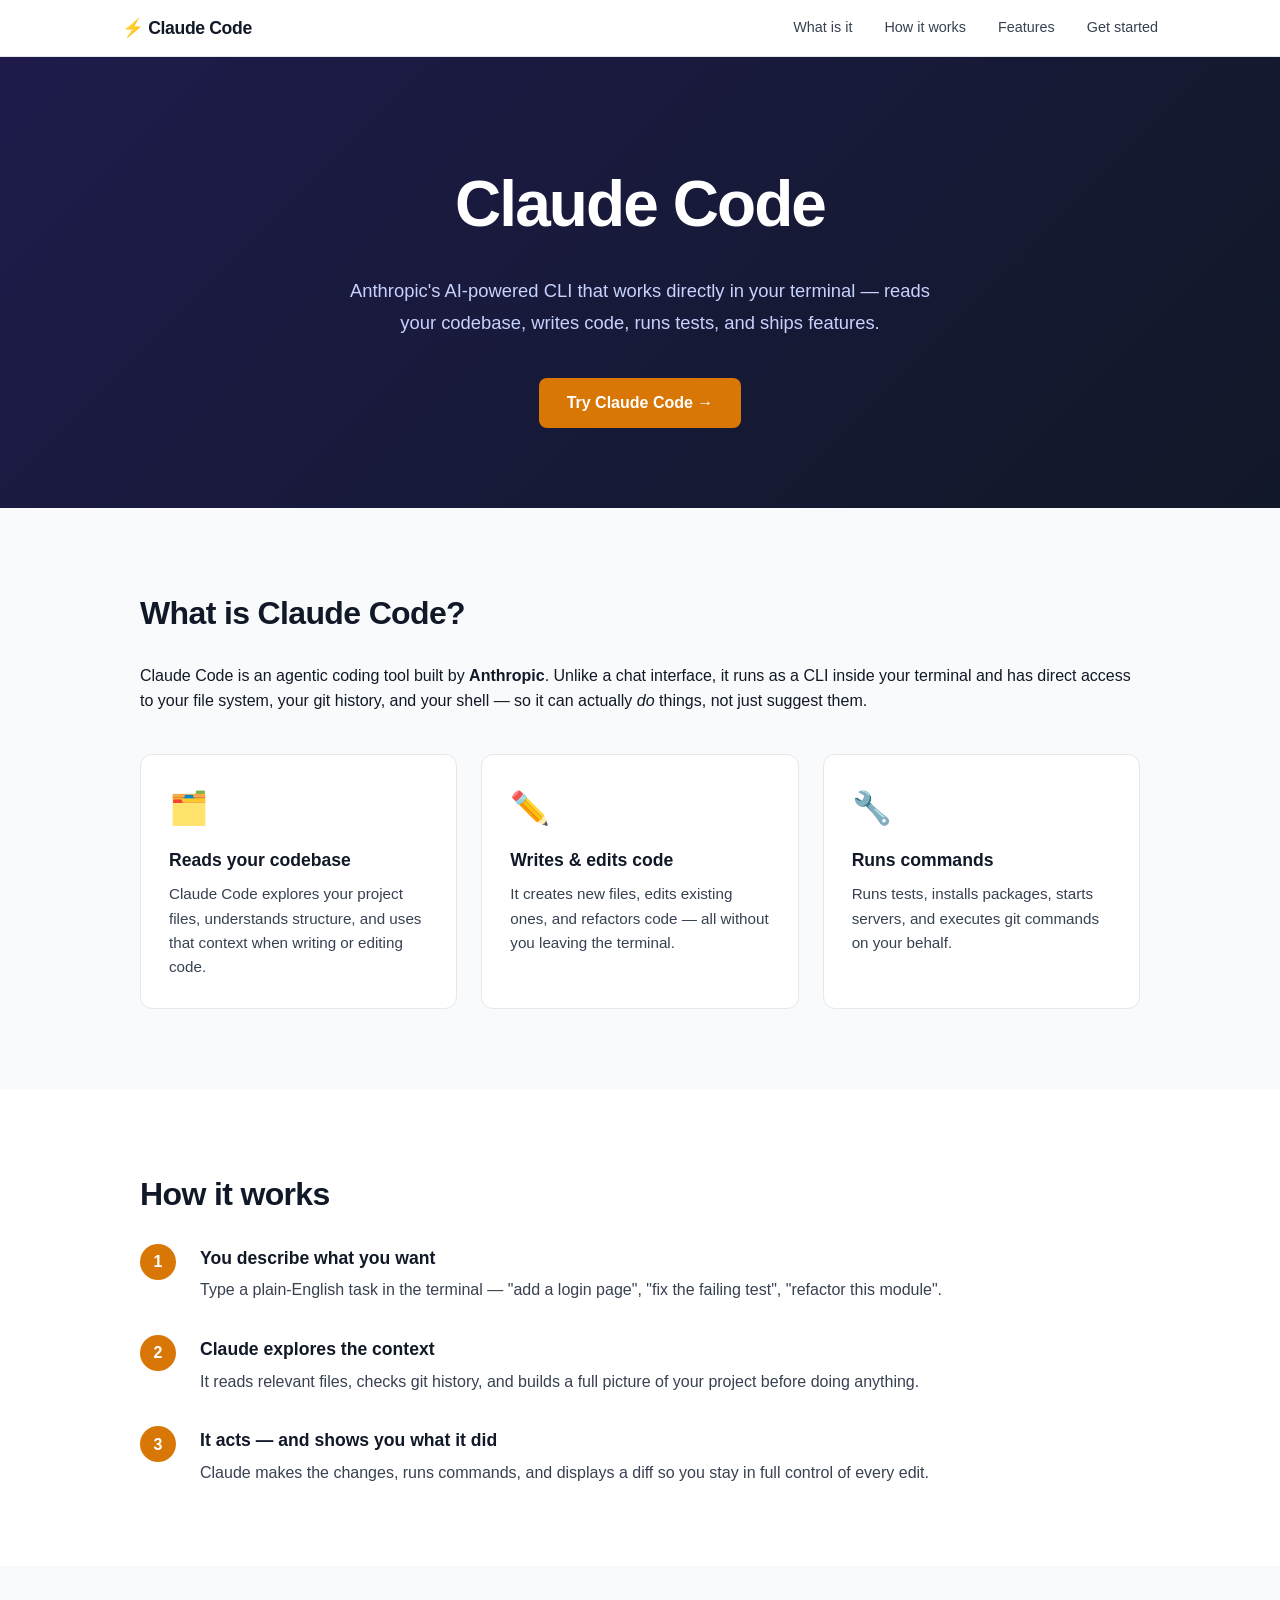
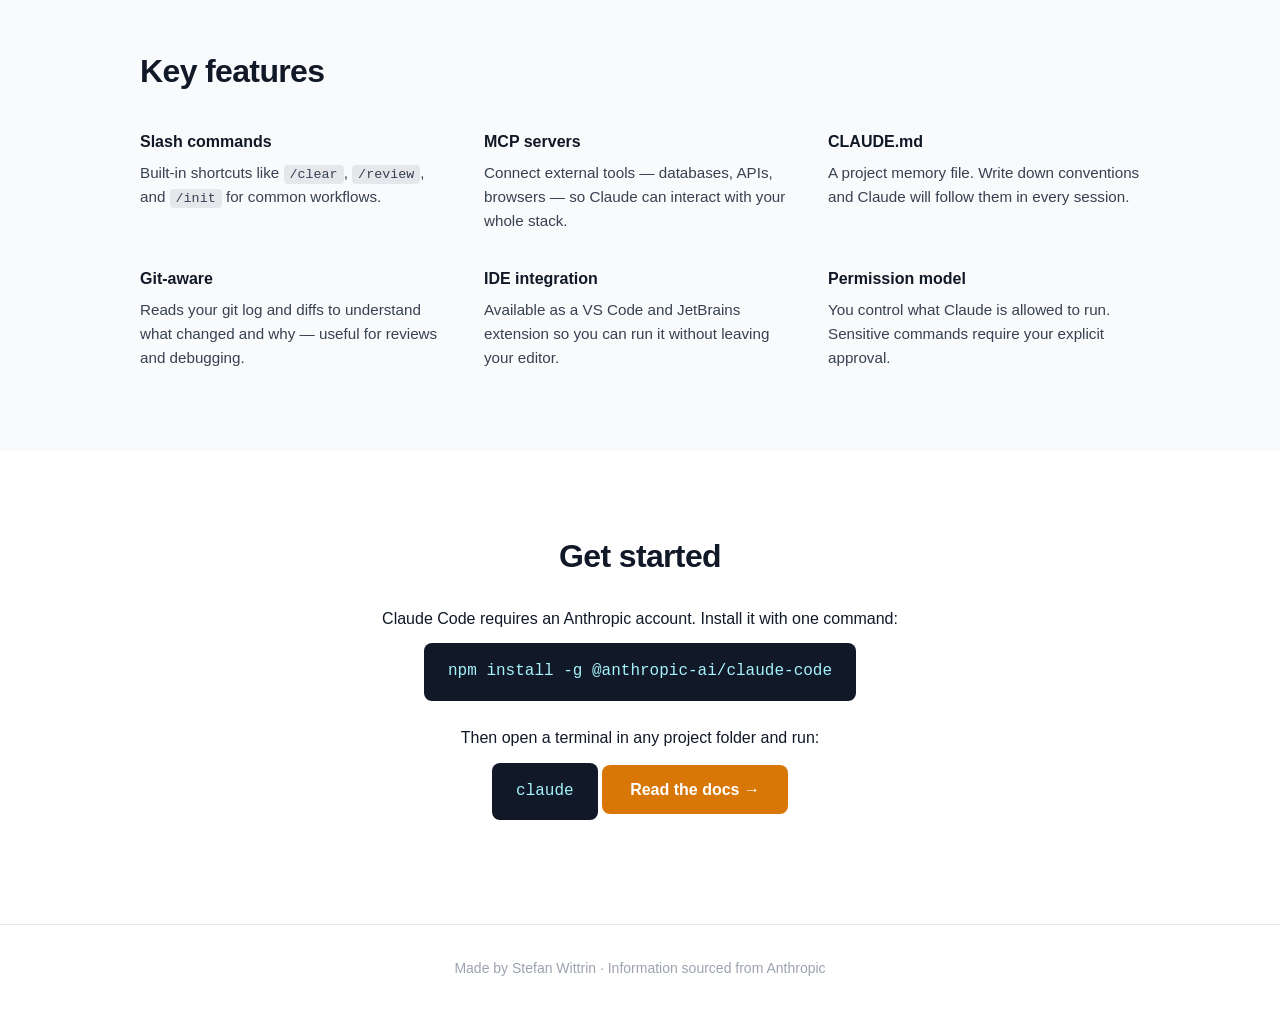
==== index.html @ 51f45871 "Initial commit: Claude Code guide website" ====
<!DOCTYPE html>
<html lang="en">
<head>
  <meta charset="UTF-8" />
  <meta name="viewport" content="width=device-width, initial-scale=1.0" />
  <title>Claude Code – How It Works</title>
  <link rel="stylesheet" href="style.css" />
</head>
<body>

  <header>
    <div class="header-inner">
      <span class="logo">⚡ Claude Code</span>
      <nav>
        <a href="#what">What is it</a>
        <a href="#how">How it works</a>
        <a href="#features">Features</a>
        <a href="#start">Get started</a>
      </nav>
    </div>
  </header>

  <section class="hero">
    <h1>Claude Code</h1>
    <p class="subtitle">Anthropic's AI-powered CLI that works directly in your terminal — reads your codebase, writes code, runs tests, and ships features.</p>
    <a href="https://claude.ai/code" class="btn" target="_blank">Try Claude Code →</a>
  </section>

  <section id="what" class="section alt">
    <div class="container">
      <h2>What is Claude Code?</h2>
      <p>Claude Code is an agentic coding tool built by <strong>Anthropic</strong>. Unlike a chat interface, it runs as a CLI inside your terminal and has direct access to your file system, your git history, and your shell — so it can actually <em>do</em> things, not just suggest them.</p>
      <div class="cards">
        <div class="card">
          <div class="card-icon">🗂️</div>
          <h3>Reads your codebase</h3>
          <p>Claude Code explores your project files, understands structure, and uses that context when writing or editing code.</p>
        </div>
        <div class="card">
          <div class="card-icon">✏️</div>
          <h3>Writes & edits code</h3>
          <p>It creates new files, edits existing ones, and refactors code — all without you leaving the terminal.</p>
        </div>
        <div class="card">
          <div class="card-icon">🔧</div>
          <h3>Runs commands</h3>
          <p>Runs tests, installs packages, starts servers, and executes git commands on your behalf.</p>
        </div>
      </div>
    </div>
  </section>

  <section id="how" class="section">
    <div class="container">
      <h2>How it works</h2>
      <ol class="steps">
        <li>
          <span class="step-num">1</span>
          <div>
            <h3>You describe what you want</h3>
            <p>Type a plain-English task in the terminal — "add a login page", "fix the failing test", "refactor this module".</p>
          </div>
        </li>
        <li>
          <span class="step-num">2</span>
          <div>
            <h3>Claude explores the context</h3>
            <p>It reads relevant files, checks git history, and builds a full picture of your project before doing anything.</p>
          </div>
        </li>
        <li>
          <span class="step-num">3</span>
          <div>
            <h3>It acts — and shows you what it did</h3>
            <p>Claude makes the changes, runs commands, and displays a diff so you stay in full control of every edit.</p>
          </div>
        </li>
      </ol>
    </div>
  </section>

  <section id="features" class="section alt">
    <div class="container">
      <h2>Key features</h2>
      <div class="features-grid">
        <div class="feature">
          <h3>Slash commands</h3>
          <p>Built-in shortcuts like <code>/clear</code>, <code>/review</code>, and <code>/init</code> for common workflows.</p>
        </div>
        <div class="feature">
          <h3>MCP servers</h3>
          <p>Connect external tools — databases, APIs, browsers — so Claude can interact with your whole stack.</p>
        </div>
        <div class="feature">
          <h3>CLAUDE.md</h3>
          <p>A project memory file. Write down conventions and Claude will follow them in every session.</p>
        </div>
        <div class="feature">
          <h3>Git-aware</h3>
          <p>Reads your git log and diffs to understand what changed and why — useful for reviews and debugging.</p>
        </div>
        <div class="feature">
          <h3>IDE integration</h3>
          <p>Available as a VS Code and JetBrains extension so you can run it without leaving your editor.</p>
        </div>
        <div class="feature">
          <h3>Permission model</h3>
          <p>You control what Claude is allowed to run. Sensitive commands require your explicit approval.</p>
        </div>
      </div>
    </div>
  </section>

  <section id="start" class="section">
    <div class="container center">
      <h2>Get started</h2>
      <p>Claude Code requires an Anthropic account. Install it with one command:</p>
      <div class="code-block">npm install -g @anthropic-ai/claude-code</div>
      <p>Then open a terminal in any project folder and run:</p>
      <div class="code-block">claude</div>
      <a href="https://docs.anthropic.com/en/docs/claude-code" class="btn" target="_blank">Read the docs →</a>
    </div>
  </section>

  <footer>
    <p>Made by <a href="https://github.com/stefanwittrin" target="_blank">Stefan Wittrin</a> · Information sourced from <a href="https://anthropic.com" target="_blank">Anthropic</a></p>
  </footer>

</body>
</html>
---- style.css ----
* {
  box-sizing: border-box;
  margin: 0;
  padding: 0;
}

:root {
  --accent: #d97706;
  --dark: #111827;
  --mid: #374151;
  --light: #f9fafb;
  --border: #e5e7eb;
}

body {
  font-family: -apple-system, BlinkMacSystemFont, "Segoe UI", Roboto, sans-serif;
  color: var(--dark);
  line-height: 1.6;
}

a {
  color: var(--accent);
  text-decoration: none;
}

a:hover {
  text-decoration: underline;
}

/* Header */
header {
  position: sticky;
  top: 0;
  background: #fff;
  border-bottom: 1px solid var(--border);
  z-index: 100;
}

.header-inner {
  max-width: 1100px;
  margin: 0 auto;
  padding: 0 2rem;
  height: 56px;
  display: flex;
  align-items: center;
  justify-content: space-between;
}

.logo {
  font-weight: 700;
  font-size: 1.1rem;
  letter-spacing: -0.02em;
}

nav {
  display: flex;
  gap: 2rem;
}

nav a {
  color: var(--mid);
  font-size: 0.9rem;
  font-weight: 500;
}

nav a:hover {
  color: var(--dark);
  text-decoration: none;
}

/* Hero */
.hero {
  background: linear-gradient(135deg, #1e1b4b 0%, #111827 100%);
  color: #fff;
  text-align: center;
  padding: 6rem 2rem 5rem;
}

.hero h1 {
  font-size: clamp(2.5rem, 6vw, 4rem);
  font-weight: 800;
  letter-spacing: -0.03em;
  margin-bottom: 1.25rem;
}

.hero .subtitle {
  max-width: 600px;
  margin: 0 auto 2.5rem;
  font-size: 1.15rem;
  color: #c7d2fe;
  line-height: 1.7;
}

.btn {
  display: inline-block;
  background: var(--accent);
  color: #fff;
  padding: 0.75rem 1.75rem;
  border-radius: 8px;
  font-weight: 600;
  font-size: 1rem;
  transition: opacity 0.15s;
}

.btn:hover {
  opacity: 0.88;
  text-decoration: none;
}

/* Sections */
.section {
  padding: 5rem 2rem;
}

.section.alt {
  background: var(--light);
}

.container {
  max-width: 1000px;
  margin: 0 auto;
}

.container.center {
  text-align: center;
}

h2 {
  font-size: 2rem;
  font-weight: 700;
  margin-bottom: 1.5rem;
  letter-spacing: -0.02em;
}

/* Cards */
.cards {
  display: grid;
  grid-template-columns: repeat(auto-fit, minmax(260px, 1fr));
  gap: 1.5rem;
  margin-top: 2.5rem;
}

.card {
  background: #fff;
  border: 1px solid var(--border);
  border-radius: 12px;
  padding: 1.75rem;
}

.card-icon {
  font-size: 2rem;
  margin-bottom: 0.75rem;
}

.card h3 {
  font-size: 1.1rem;
  margin-bottom: 0.5rem;
}

.card p {
  color: var(--mid);
  font-size: 0.95rem;
}

/* Steps */
.steps {
  list-style: none;
  display: flex;
  flex-direction: column;
  gap: 2rem;
  margin-top: 1rem;
}

.steps li {
  display: flex;
  gap: 1.5rem;
  align-items: flex-start;
}

.step-num {
  flex-shrink: 0;
  width: 2.25rem;
  height: 2.25rem;
  background: var(--accent);
  color: #fff;
  border-radius: 50%;
  display: flex;
  align-items: center;
  justify-content: center;
  font-weight: 700;
  font-size: 1rem;
}

.steps h3 {
  font-size: 1.1rem;
  margin-bottom: 0.35rem;
}

.steps p {
  color: var(--mid);
}

/* Features grid */
.features-grid {
  display: grid;
  grid-template-columns: repeat(auto-fit, minmax(280px, 1fr));
  gap: 2rem;
  margin-top: 2rem;
}

.feature h3 {
  font-size: 1rem;
  font-weight: 600;
  margin-bottom: 0.4rem;
}

.feature p {
  color: var(--mid);
  font-size: 0.95rem;
}

code {
  background: #e5e7eb;
  padding: 0.15em 0.45em;
  border-radius: 4px;
  font-family: "SF Mono", "Fira Code", monospace;
  font-size: 0.88em;
}

/* Code block */
.code-block {
  background: var(--dark);
  color: #a5f3fc;
  font-family: "SF Mono", "Fira Code", monospace;
  font-size: 1rem;
  padding: 1rem 1.5rem;
  border-radius: 8px;
  display: inline-block;
  margin: 0.75rem 0 1.5rem;
}

/* Footer */
footer {
  text-align: center;
  padding: 2rem;
  color: #9ca3af;
  font-size: 0.875rem;
  border-top: 1px solid var(--border);
}

footer a {
  color: #9ca3af;
}

footer a:hover {
  color: var(--dark);
}

@media (max-width: 600px) {
  nav { gap: 1rem; font-size: 0.8rem; }
  .hero { padding: 4rem 1.5rem; }
  .section { padding: 3.5rem 1.5rem; }
}
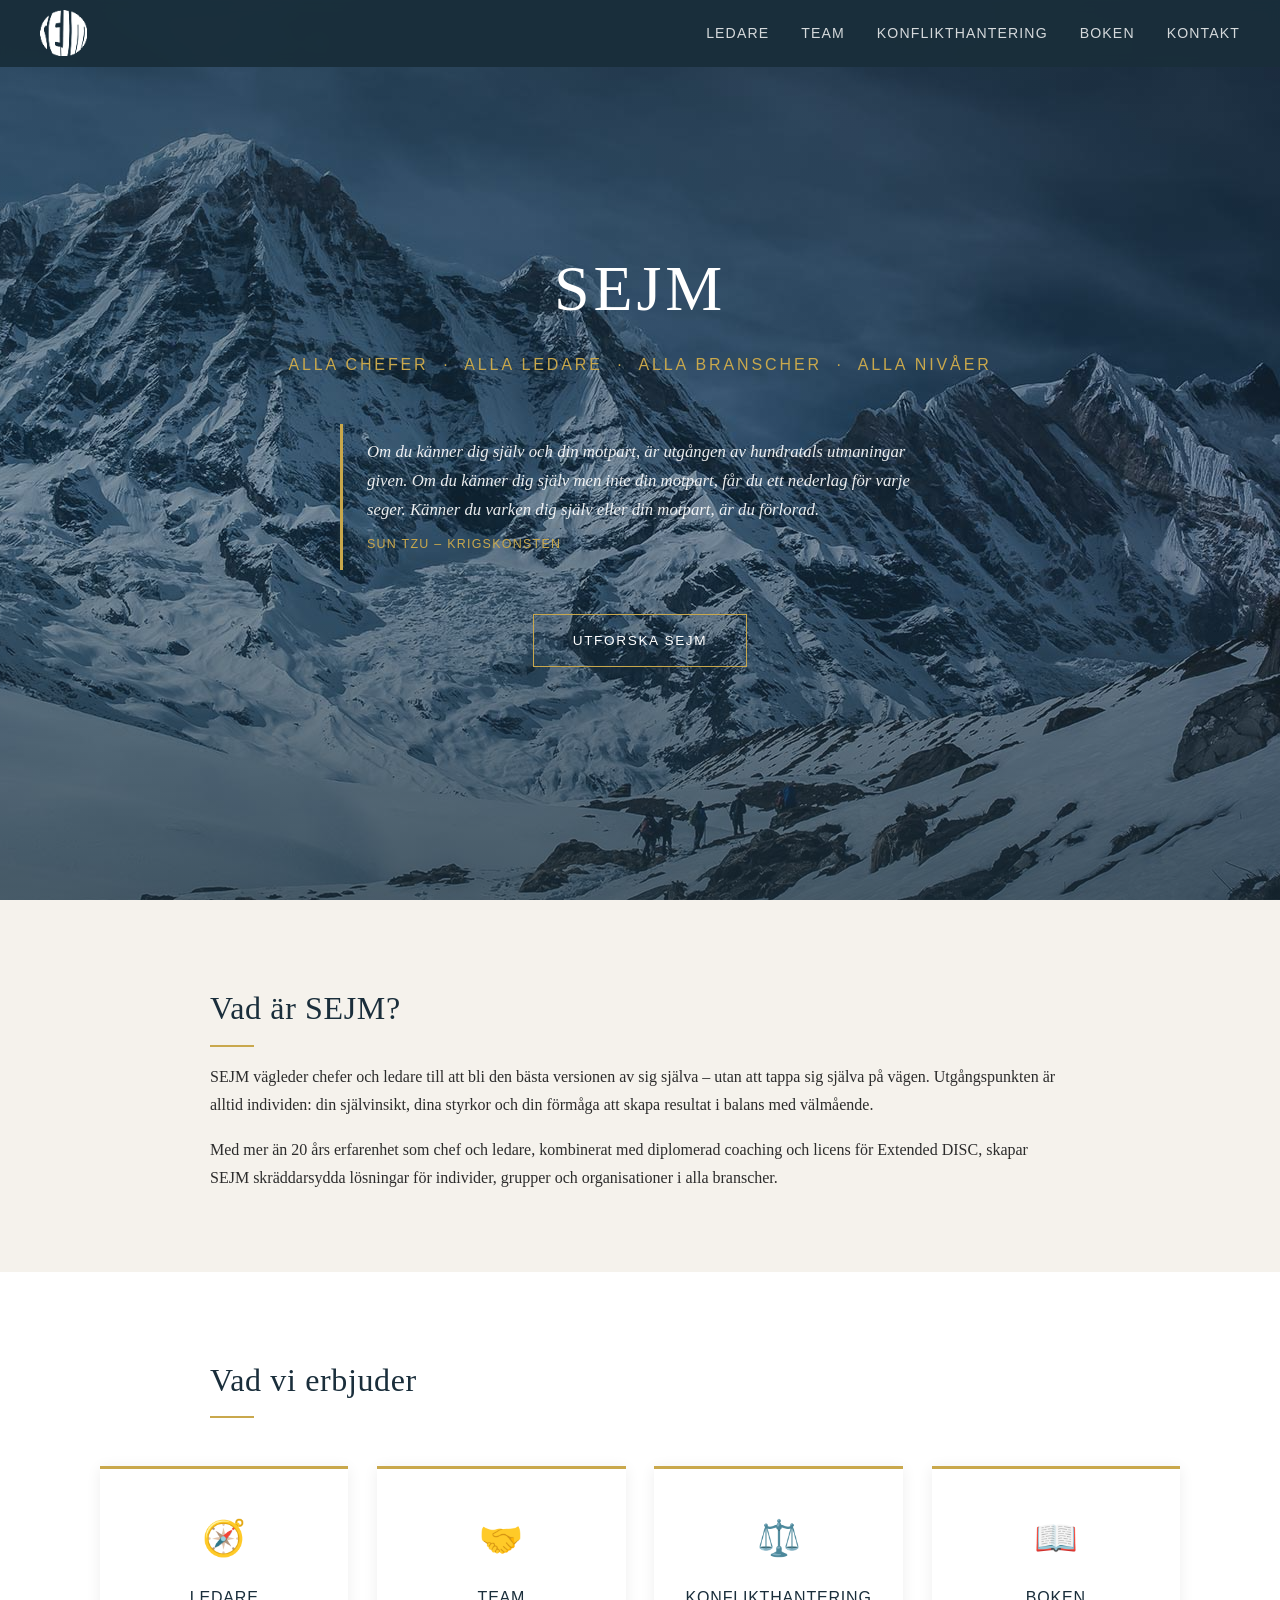
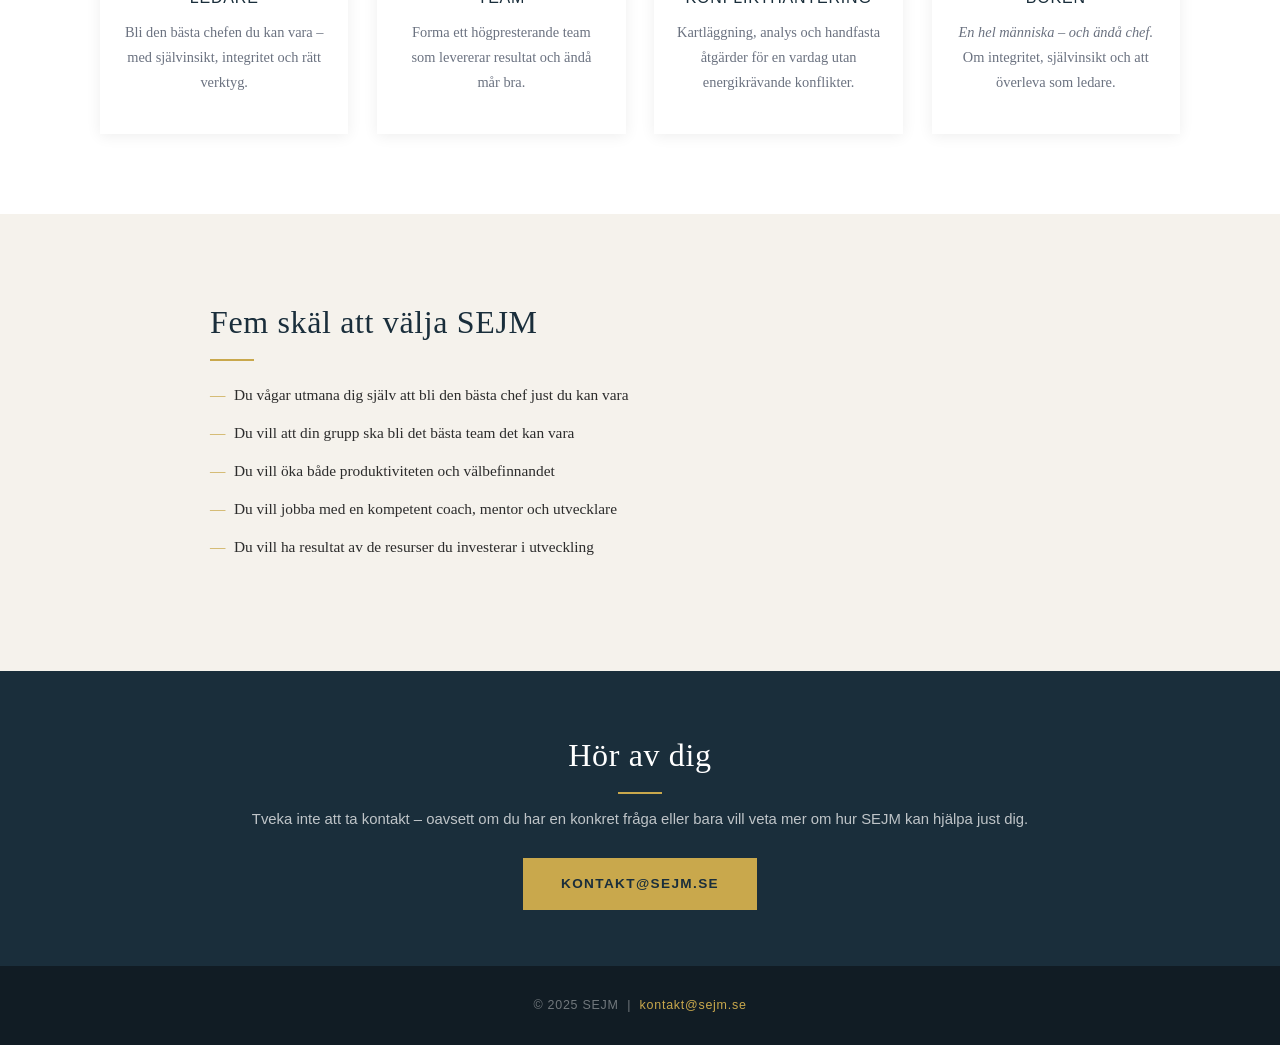
==== commit 6cce5eed: "Bygg SEJM-hemsida med fem sidor och bildmaterial Startsida med bergsbakgrund och Sun Tzu-citat, unde" ====
--- a/index.html
+++ b/index.html
@@ -1,130 +1,126 @@
 <!DOCTYPE html>
-<html lang="en">
+<html lang="sv">
 <head>
   <meta charset="UTF-8" />
   <meta name="viewport" content="width=device-width, initial-scale=1.0" />
-  <title>Claude Code – How It Works</title>
+  <title>SEJM – Ledarutveckling &amp; Coaching</title>
   <link rel="stylesheet" href="style.css" />
 </head>
 <body>
 
-  <header>
-    <div class="header-inner">
-      <span class="logo">⚡ Claude Code</span>
-      <nav>
-        <a href="#what">What is it</a>
-        <a href="#how">How it works</a>
-        <a href="#features">Features</a>
-        <a href="#start">Get started</a>
-      </nav>
+  <nav>
+    <div class="nav-logo">
+      <a href="index.html"><img src="images/SEJMlogga-genomskinlig-LITEN.png" alt="SEJM" /></a>
     </div>
-  </header>
+    <button class="nav-toggle" id="navToggle" aria-label="Öppna meny">
+      <span></span><span></span><span></span>
+    </button>
+    <ul class="nav-links" id="navLinks">
+      <li><a href="ledare.html">Ledare</a></li>
+      <li><a href="team.html">Team</a></li>
+      <li><a href="konflikthantering.html">Konflikthantering</a></li>
+      <li><a href="boken.html">Boken</a></li>
+      <li><a href="mailto:kontakt@sejm.se">Kontakt</a></li>
+    </ul>
+  </nav>
 
+  <!-- Hero -->
   <section class="hero">
-    <h1>Claude Code</h1>
-    <p class="subtitle">Anthropic's AI-powered CLI that works directly in your terminal — reads your codebase, writes code, runs tests, and ships features.</p>
-    <a href="https://claude.ai/code" class="btn" target="_blank">Try Claude Code →</a>
+    <div class="hero-content">
+      <h1>SEJM</h1>
+      <p class="hero-tagline">Alla chefer &nbsp;·&nbsp; Alla ledare &nbsp;·&nbsp; Alla branscher &nbsp;·&nbsp; Alla nivåer</p>
+
+      <blockquote class="hero-quote">
+        Om du känner dig själv och din motpart, är utgången av hundratals
+        utmaningar given. Om du känner dig själv men inte din motpart, får du
+        ett nederlag för varje seger. Känner du varken dig själv eller din
+        motpart, är du förlorad.
+        <cite>Sun Tzu – Krigskonsten</cite>
+      </blockquote>
+
+      <a href="#erbjudande" class="hero-cta">Utforska SEJM</a>
+    </div>
   </section>
 
-  <section id="what" class="section alt">
+  <!-- Om SEJM -->
+  <section id="erbjudande" class="section section-tinted">
     <div class="container">
-      <h2>What is Claude Code?</h2>
-      <p>Claude Code is an agentic coding tool built by <strong>Anthropic</strong>. Unlike a chat interface, it runs as a CLI inside your terminal and has direct access to your file system, your git history, and your shell — so it can actually <em>do</em> things, not just suggest them.</p>
+      <h2>Vad är SEJM?</h2>
+      <p>
+        SEJM vägleder chefer och ledare till att bli den bästa versionen av sig
+        själva – utan att tappa sig själva på vägen. Utgångspunkten är alltid
+        individen: din självinsikt, dina styrkor och din förmåga att skapa
+        resultat i balans med välmående.
+      </p>
+      <p>
+        Med mer än 20 års erfarenhet som chef och ledare, kombinerat med
+        diplomerad coaching och licens för Extended DISC, skapar SEJM skräddarsydda
+        lösningar för individer, grupper och organisationer i alla branscher.
+      </p>
+    </div>
+  </section>
+
+  <!-- Tjänstekort -->
+  <section class="section section-light">
+    <div class="container-wide">
+      <div class="container" style="margin-bottom:0;">
+        <h2>Vad vi erbjuder</h2>
+      </div>
       <div class="cards">
-        <div class="card">
-          <div class="card-icon">🗂️</div>
-          <h3>Reads your codebase</h3>
-          <p>Claude Code explores your project files, understands structure, and uses that context when writing or editing code.</p>
-        </div>
-        <div class="card">
-          <div class="card-icon">✏️</div>
-          <h3>Writes & edits code</h3>
-          <p>It creates new files, edits existing ones, and refactors code — all without you leaving the terminal.</p>
-        </div>
-        <div class="card">
-          <div class="card-icon">🔧</div>
-          <h3>Runs commands</h3>
-          <p>Runs tests, installs packages, starts servers, and executes git commands on your behalf.</p>
-        </div>
+        <a href="ledare.html" class="card">
+          <span class="card-icon">🧭</span>
+          <h3>Ledare</h3>
+          <p>Bli den bästa chefen du kan vara – med självinsikt, integritet och rätt verktyg.</p>
+        </a>
+        <a href="team.html" class="card">
+          <span class="card-icon">🤝</span>
+          <h3>Team</h3>
+          <p>Forma ett högpresterande team som levererar resultat och ändå mår bra.</p>
+        </a>
+        <a href="konflikthantering.html" class="card">
+          <span class="card-icon">⚖️</span>
+          <h3>Konflikthantering</h3>
+          <p>Kartläggning, analys och handfasta åtgärder för en vardag utan energikrävande konflikter.</p>
+        </a>
+        <a href="boken.html" class="card">
+          <span class="card-icon">📖</span>
+          <h3>Boken</h3>
+          <p><em>En hel människa – och ändå chef.</em> Om integritet, självinsikt och att överleva som ledare.</p>
+        </a>
       </div>
     </div>
   </section>
 
-  <section id="how" class="section">
+  <!-- Fem skäl -->
+  <section class="section section-tinted">
     <div class="container">
-      <h2>How it works</h2>
-      <ol class="steps">
-        <li>
-          <span class="step-num">1</span>
-          <div>
-            <h3>You describe what you want</h3>
-            <p>Type a plain-English task in the terminal — "add a login page", "fix the failing test", "refactor this module".</p>
-          </div>
-        </li>
-        <li>
-          <span class="step-num">2</span>
-          <div>
-            <h3>Claude explores the context</h3>
-            <p>It reads relevant files, checks git history, and builds a full picture of your project before doing anything.</p>
-          </div>
-        </li>
-        <li>
-          <span class="step-num">3</span>
-          <div>
-            <h3>It acts — and shows you what it did</h3>
-            <p>Claude makes the changes, runs commands, and displays a diff so you stay in full control of every edit.</p>
-          </div>
-        </li>
-      </ol>
+      <h2>Fem skäl att välja SEJM</h2>
+      <ul class="styled">
+        <li>Du vågar utmana dig själv att bli den bästa chef just du kan vara</li>
+        <li>Du vill att din grupp ska bli det bästa team det kan vara</li>
+        <li>Du vill öka både produktiviteten och välbefinnandet</li>
+        <li>Du vill jobba med en kompetent coach, mentor och utvecklare</li>
+        <li>Du vill ha resultat av de resurser du investerar i utveckling</li>
+      </ul>
     </div>
   </section>
 
-  <section id="features" class="section alt">
-    <div class="container">
-      <h2>Key features</h2>
-      <div class="features-grid">
-        <div class="feature">
-          <h3>Slash commands</h3>
-          <p>Built-in shortcuts like <code>/clear</code>, <code>/review</code>, and <code>/init</code> for common workflows.</p>
-        </div>
-        <div class="feature">
-          <h3>MCP servers</h3>
-          <p>Connect external tools — databases, APIs, browsers — so Claude can interact with your whole stack.</p>
-        </div>
-        <div class="feature">
-          <h3>CLAUDE.md</h3>
-          <p>A project memory file. Write down conventions and Claude will follow them in every session.</p>
-        </div>
-        <div class="feature">
-          <h3>Git-aware</h3>
-          <p>Reads your git log and diffs to understand what changed and why — useful for reviews and debugging.</p>
-        </div>
-        <div class="feature">
-          <h3>IDE integration</h3>
-          <p>Available as a VS Code and JetBrains extension so you can run it without leaving your editor.</p>
-        </div>
-        <div class="feature">
-          <h3>Permission model</h3>
-          <p>You control what Claude is allowed to run. Sensitive commands require your explicit approval.</p>
-        </div>
-      </div>
-    </div>
-  </section>
-
-  <section id="start" class="section">
-    <div class="container center">
-      <h2>Get started</h2>
-      <p>Claude Code requires an Anthropic account. Install it with one command:</p>
-      <div class="code-block">npm install -g @anthropic-ai/claude-code</div>
-      <p>Then open a terminal in any project folder and run:</p>
-      <div class="code-block">claude</div>
-      <a href="https://docs.anthropic.com/en/docs/claude-code" class="btn" target="_blank">Read the docs →</a>
-    </div>
-  </section>
+  <!-- Kontakt -->
+  <div class="contact-strip">
+    <h2>Hör av dig</h2>
+    <p>Tveka inte att ta kontakt – oavsett om du har en konkret fråga eller bara vill veta mer om hur SEJM kan hjälpa just dig.</p>
+    <a href="mailto:kontakt@sejm.se" class="btn">kontakt@sejm.se</a>
+  </div>
 
   <footer>
-    <p>Made by <a href="https://github.com/stefanwittrin" target="_blank">Stefan Wittrin</a> · Information sourced from <a href="https://anthropic.com" target="_blank">Anthropic</a></p>
+    <p>&copy; 2025 SEJM &nbsp;|&nbsp; <a href="mailto:kontakt@sejm.se">kontakt@sejm.se</a></p>
   </footer>
+
+  <script>
+    document.getElementById('navToggle').addEventListener('click', function () {
+      document.getElementById('navLinks').classList.toggle('open');
+    });
+  </script>
 
 </body>
 </html>
--- a/style.css
+++ b/style.css
@@ -1,263 +1,398 @@
-* {
-  box-sizing: border-box;
-  margin: 0;
-  padding: 0;
-}
+/* ===== RESET & BASE ===== */
+*, *::before, *::after { box-sizing: border-box; margin: 0; padding: 0; }
 
 :root {
-  --accent: #d97706;
-  --dark: #111827;
-  --mid: #374151;
-  --light: #f9fafb;
-  --border: #e5e7eb;
-}
+  --navy:  #1a2e3b;
+  --teal:  #2e6e72;
+  --gold:  #c9a84c;
+  --light: #f5f2ec;
+  --white: #ffffff;
+  --text:  #2c2c2c;
+  --muted: #6b7280;
+  --font:  Georgia, 'Times New Roman', serif;
+  --sans:  'Trebuchet MS', 'Helvetica Neue', Arial, sans-serif;
+}
+
+html { scroll-behavior: smooth; }
 
 body {
-  font-family: -apple-system, BlinkMacSystemFont, "Segoe UI", Roboto, sans-serif;
-  color: var(--dark);
-  line-height: 1.6;
-}
-
-a {
-  color: var(--accent);
-  text-decoration: none;
-}
-
-a:hover {
-  text-decoration: underline;
-}
-
-/* Header */
-header {
-  position: sticky;
-  top: 0;
-  background: #fff;
-  border-bottom: 1px solid var(--border);
+  font-family: var(--font);
+  color: var(--text);
+  background: var(--white);
+  line-height: 1.75;
+}
+
+/* ===== NAVIGATION ===== */
+nav {
+  position: fixed;
+  top: 0; left: 0; right: 0;
   z-index: 100;
-}
-
-.header-inner {
-  max-width: 1100px;
-  margin: 0 auto;
-  padding: 0 2rem;
-  height: 56px;
+  background: rgba(26, 46, 59, 0.96);
+  backdrop-filter: blur(6px);
   display: flex;
   align-items: center;
   justify-content: space-between;
-}
-
-.logo {
-  font-weight: 700;
-  font-size: 1.1rem;
-  letter-spacing: -0.02em;
-}
-
-nav {
+  padding: 0.65rem 2.5rem;
+}
+
+.nav-logo a { display: block; line-height: 0; }
+.nav-logo img { height: 46px; display: block; }
+
+.nav-links {
+  list-style: none;
   display: flex;
   gap: 2rem;
 }
 
-nav a {
-  color: var(--mid);
-  font-size: 0.9rem;
-  font-weight: 500;
-}
-
-nav a:hover {
-  color: var(--dark);
+.nav-links a {
+  font-family: var(--sans);
+  font-size: 0.88rem;
+  letter-spacing: 0.08em;
+  text-transform: uppercase;
+  color: rgba(255,255,255,0.82);
   text-decoration: none;
-}
-
-/* Hero */
+  transition: color 0.2s;
+}
+
+.nav-links a:hover,
+.nav-links a.active { color: var(--gold); }
+
+/* ===== HERO (startsida) ===== */
 .hero {
-  background: linear-gradient(135deg, #1e1b4b 0%, #111827 100%);
-  color: #fff;
-  text-align: center;
-  padding: 6rem 2rem 5rem;
-}
-
-.hero h1 {
-  font-size: clamp(2.5rem, 6vw, 4rem);
-  font-weight: 800;
-  letter-spacing: -0.03em;
-  margin-bottom: 1.25rem;
-}
-
-.hero .subtitle {
-  max-width: 600px;
-  margin: 0 auto 2.5rem;
-  font-size: 1.15rem;
-  color: #c7d2fe;
-  line-height: 1.7;
-}
-
-.btn {
-  display: inline-block;
-  background: var(--accent);
-  color: #fff;
-  padding: 0.75rem 1.75rem;
-  border-radius: 8px;
-  font-weight: 600;
-  font-size: 1rem;
-  transition: opacity 0.15s;
-}
-
-.btn:hover {
-  opacity: 0.88;
-  text-decoration: none;
-}
-
-/* Sections */
-.section {
-  padding: 5rem 2rem;
-}
-
-.section.alt {
-  background: var(--light);
-}
-
-.container {
-  max-width: 1000px;
-  margin: 0 auto;
-}
-
-.container.center {
-  text-align: center;
-}
-
-h2 {
-  font-size: 2rem;
-  font-weight: 700;
-  margin-bottom: 1.5rem;
-  letter-spacing: -0.02em;
-}
-
-/* Cards */
-.cards {
-  display: grid;
-  grid-template-columns: repeat(auto-fit, minmax(260px, 1fr));
-  gap: 1.5rem;
-  margin-top: 2.5rem;
-}
-
-.card {
-  background: #fff;
-  border: 1px solid var(--border);
-  border-radius: 12px;
-  padding: 1.75rem;
-}
-
-.card-icon {
-  font-size: 2rem;
-  margin-bottom: 0.75rem;
-}
-
-.card h3 {
-  font-size: 1.1rem;
-  margin-bottom: 0.5rem;
-}
-
-.card p {
-  color: var(--mid);
-  font-size: 0.95rem;
-}
-
-/* Steps */
-.steps {
-  list-style: none;
-  display: flex;
-  flex-direction: column;
-  gap: 2rem;
-  margin-top: 1rem;
-}
-
-.steps li {
-  display: flex;
-  gap: 1.5rem;
-  align-items: flex-start;
-}
-
-.step-num {
-  flex-shrink: 0;
-  width: 2.25rem;
-  height: 2.25rem;
-  background: var(--accent);
-  color: #fff;
-  border-radius: 50%;
+  min-height: 100vh;
+  background-image: url('images/Berg.jpg');
+  background-size: cover;
+  background-position: center 38%;
+  position: relative;
   display: flex;
   align-items: center;
   justify-content: center;
-  font-weight: 700;
+  text-align: center;
+}
+
+.hero::before {
+  content: '';
+  position: absolute;
+  inset: 0;
+  background: linear-gradient(to bottom,
+    rgba(26,46,59,0.55) 0%,
+    rgba(26,46,59,0.42) 55%,
+    rgba(26,46,59,0.72) 100%);
+}
+
+.hero-content {
+  position: relative;
+  z-index: 1;
+  max-width: 820px;
+  padding: 2rem;
+  color: var(--white);
+}
+
+.hero-content h1 {
+  font-size: clamp(2.4rem, 5.5vw, 4rem);
+  font-weight: normal;
+  letter-spacing: 0.06em;
+  margin-bottom: 0.4rem;
+}
+
+.hero-tagline {
+  font-family: var(--sans);
+  font-size: clamp(0.82rem, 1.8vw, 1rem);
+  letter-spacing: 0.18em;
+  text-transform: uppercase;
+  color: var(--gold);
+  margin-bottom: 2.8rem;
+}
+
+.hero-quote {
+  border-left: 3px solid var(--gold);
+  padding: 0.9rem 1.5rem;
+  margin: 0 auto 2.8rem;
+  max-width: 600px;
+  text-align: left;
+  font-style: italic;
+  font-size: 1.05rem;
+  line-height: 1.72;
+  color: rgba(255,255,255,0.91);
+}
+
+.hero-quote cite {
+  display: block;
+  margin-top: 0.55rem;
+  font-style: normal;
+  font-family: var(--sans);
+  font-size: 0.78rem;
+  letter-spacing: 0.1em;
+  text-transform: uppercase;
+  color: var(--gold);
+}
+
+.hero-cta {
+  display: inline-block;
+  font-family: var(--sans);
+  font-size: 0.85rem;
+  letter-spacing: 0.12em;
+  text-transform: uppercase;
+  color: var(--white);
+  border: 1px solid var(--gold);
+  padding: 0.85rem 2.4rem;
+  text-decoration: none;
+  transition: background 0.22s, color 0.22s;
+}
+
+.hero-cta:hover { background: var(--gold); color: var(--navy); }
+
+/* ===== PAGE HERO (undersidor) ===== */
+.page-hero {
+  margin-top: 66px;
+  height: 340px;
+  background-size: cover;
+  background-position: center;
+  position: relative;
+  display: flex;
+  align-items: flex-end;
+}
+
+.page-hero::before {
+  content: '';
+  position: absolute;
+  inset: 0;
+  background: linear-gradient(to bottom, rgba(26,46,59,0.25), rgba(26,46,59,0.78));
+}
+
+.page-hero-content {
+  position: relative;
+  z-index: 1;
+  padding: 2rem 3rem;
+  color: var(--white);
+}
+
+.page-hero-content h1 {
+  font-size: clamp(1.8rem, 4vw, 2.8rem);
+  font-weight: normal;
+  letter-spacing: 0.04em;
+}
+
+.page-hero-content p {
+  font-family: var(--sans);
+  font-size: 0.88rem;
+  color: var(--gold);
+  letter-spacing: 0.14em;
+  text-transform: uppercase;
+  margin-top: 0.3rem;
+}
+
+/* ===== SECTIONS ===== */
+.section { padding: 5rem 2rem; }
+.section-light { background: var(--white); }
+.section-tinted { background: var(--light); }
+
+.container { max-width: 860px; margin: 0 auto; }
+.container-wide { max-width: 1080px; margin: 0 auto; }
+
+h2 {
+  font-size: clamp(1.4rem, 3vw, 2rem);
+  font-weight: normal;
+  color: var(--navy);
+  margin-bottom: 1rem;
+  letter-spacing: 0.02em;
+}
+
+h2::after {
+  content: '';
+  display: block;
+  width: 44px;
+  height: 2px;
+  background: var(--gold);
+  margin-top: 0.55rem;
+}
+
+h3 {
+  font-size: 1.18rem;
+  font-weight: normal;
+  color: var(--teal);
+  margin: 2rem 0 0.55rem;
+}
+
+p { margin-bottom: 1.05rem; }
+p:last-child { margin-bottom: 0; }
+
+/* ===== INTRO CARDS (startsida) ===== */
+.cards {
+  display: grid;
+  grid-template-columns: repeat(auto-fit, minmax(200px, 1fr));
+  gap: 1.8rem;
+  margin-top: 3rem;
+}
+
+.card {
+  text-align: center;
+  padding: 2.4rem 1.4rem;
+  border-top: 3px solid var(--gold);
+  background: var(--white);
+  box-shadow: 0 2px 14px rgba(0,0,0,0.07);
+  text-decoration: none;
+  color: inherit;
+  transition: transform 0.2s, box-shadow 0.2s;
+  display: block;
+}
+
+.card:hover { transform: translateY(-4px); box-shadow: 0 6px 22px rgba(0,0,0,0.12); }
+
+.card-icon { font-size: 2.2rem; margin-bottom: 0.9rem; display: block; }
+
+.card h3 {
+  margin: 0 0 0.5rem;
   font-size: 1rem;
-}
-
-.steps h3 {
-  font-size: 1.1rem;
-  margin-bottom: 0.35rem;
-}
-
-.steps p {
-  color: var(--mid);
-}
-
-/* Features grid */
-.features-grid {
+  color: var(--navy);
+  font-family: var(--sans);
+  letter-spacing: 0.05em;
+  text-transform: uppercase;
+}
+
+.card p { font-size: 0.9rem; color: var(--muted); margin: 0; }
+
+/* ===== QUOTE BLOCK ===== */
+.quote-block {
+  border-left: 4px solid var(--gold);
+  padding: 1.1rem 1.7rem;
+  margin: 2.5rem 0;
+  background: var(--light);
+  font-style: italic;
+  font-size: 1.06rem;
+  color: var(--navy);
+}
+
+.quote-block cite {
+  display: block;
+  margin-top: 0.45rem;
+  font-style: normal;
+  font-family: var(--sans);
+  font-size: 0.78rem;
+  letter-spacing: 0.09em;
+  text-transform: uppercase;
+  color: var(--muted);
+}
+
+/* ===== LIST STYLE ===== */
+ul.styled { list-style: none; padding: 0; margin: 1rem 0 1.5rem; }
+
+ul.styled li {
+  padding: 0.35rem 0 0.35rem 1.5rem;
+  position: relative;
+  font-size: 0.96rem;
+}
+
+ul.styled li::before {
+  content: '—';
+  position: absolute;
+  left: 0;
+  color: var(--gold);
+}
+
+/* ===== TWO COLUMN ===== */
+.two-col {
   display: grid;
-  grid-template-columns: repeat(auto-fit, minmax(280px, 1fr));
-  gap: 2rem;
-  margin-top: 2rem;
-}
-
-.feature h3 {
-  font-size: 1rem;
+  grid-template-columns: 1fr 1fr;
+  gap: 3rem;
+  align-items: start;
+}
+
+.two-col img { width: 100%; height: 300px; object-fit: cover; }
+
+@media (max-width: 700px) { .two-col { grid-template-columns: 1fr; } }
+
+/* ===== BOOK PAGE ===== */
+.book-layout {
+  display: grid;
+  grid-template-columns: 260px 1fr;
+  gap: 3.5rem;
+  align-items: start;
+}
+
+.book-cover-wrap img {
+  width: 100%;
+  border: 1px solid #ddd;
+  box-shadow: 5px 7px 20px rgba(0,0,0,0.18);
+}
+
+@media (max-width: 700px) {
+  .book-layout { grid-template-columns: 1fr; }
+  .book-cover-wrap { max-width: 220px; }
+}
+
+/* ===== CONTACT STRIP ===== */
+.contact-strip {
+  background: var(--navy);
+  color: var(--white);
+  text-align: center;
+  padding: 3.5rem 2rem;
+}
+
+.contact-strip h2 { color: var(--white); margin-bottom: 0.8rem; }
+.contact-strip h2::after { background: var(--gold); margin: 0.55rem auto 0; }
+
+.contact-strip p {
+  color: rgba(255,255,255,0.72);
+  font-family: var(--sans);
+  font-size: 0.93rem;
+  margin-bottom: 1.6rem;
+}
+
+.btn {
+  display: inline-block;
+  background: var(--gold);
+  color: var(--navy);
+  font-family: var(--sans);
+  font-size: 0.85rem;
   font-weight: 600;
-  margin-bottom: 0.4rem;
-}
-
-.feature p {
-  color: var(--mid);
-  font-size: 0.95rem;
-}
-
-code {
-  background: #e5e7eb;
-  padding: 0.15em 0.45em;
-  border-radius: 4px;
-  font-family: "SF Mono", "Fira Code", monospace;
-  font-size: 0.88em;
-}
-
-/* Code block */
-.code-block {
-  background: var(--dark);
-  color: #a5f3fc;
-  font-family: "SF Mono", "Fira Code", monospace;
-  font-size: 1rem;
-  padding: 1rem 1.5rem;
-  border-radius: 8px;
-  display: inline-block;
-  margin: 0.75rem 0 1.5rem;
-}
-
-/* Footer */
+  letter-spacing: 0.1em;
+  text-transform: uppercase;
+  padding: 0.88rem 2.4rem;
+  text-decoration: none;
+  transition: background 0.2s;
+}
+
+.btn:hover { background: #b8952f; }
+
+/* ===== FOOTER ===== */
 footer {
+  background: #111c24;
+  color: rgba(255,255,255,0.4);
   text-align: center;
-  padding: 2rem;
-  color: #9ca3af;
-  font-size: 0.875rem;
-  border-top: 1px solid var(--border);
-}
-
-footer a {
-  color: #9ca3af;
-}
-
-footer a:hover {
-  color: var(--dark);
-}
-
-@media (max-width: 600px) {
-  nav { gap: 1rem; font-size: 0.8rem; }
-  .hero { padding: 4rem 1.5rem; }
-  .section { padding: 3.5rem 1.5rem; }
-}
+  padding: 1.8rem 2rem;
+  font-family: var(--sans);
+  font-size: 0.78rem;
+  letter-spacing: 0.06em;
+}
+
+footer a { color: var(--gold); text-decoration: none; }
+
+/* ===== MOBILE NAV ===== */
+.nav-toggle {
+  display: none;
+  background: none;
+  border: none;
+  cursor: pointer;
+  flex-direction: column;
+  gap: 5px;
+  padding: 4px;
+}
+
+.nav-toggle span { display: block; width: 24px; height: 2px; background: var(--white); }
+
+@media (max-width: 660px) {
+  .nav-toggle { display: flex; }
+  .nav-links {
+    display: none;
+    flex-direction: column;
+    position: absolute;
+    top: 100%;
+    left: 0; right: 0;
+    background: rgba(26,46,59,0.98);
+    padding: 1.4rem 2.5rem;
+    gap: 1.1rem;
+  }
+  .nav-links.open { display: flex; }
+  .page-hero-content { padding: 2rem 1.5rem; }
+}
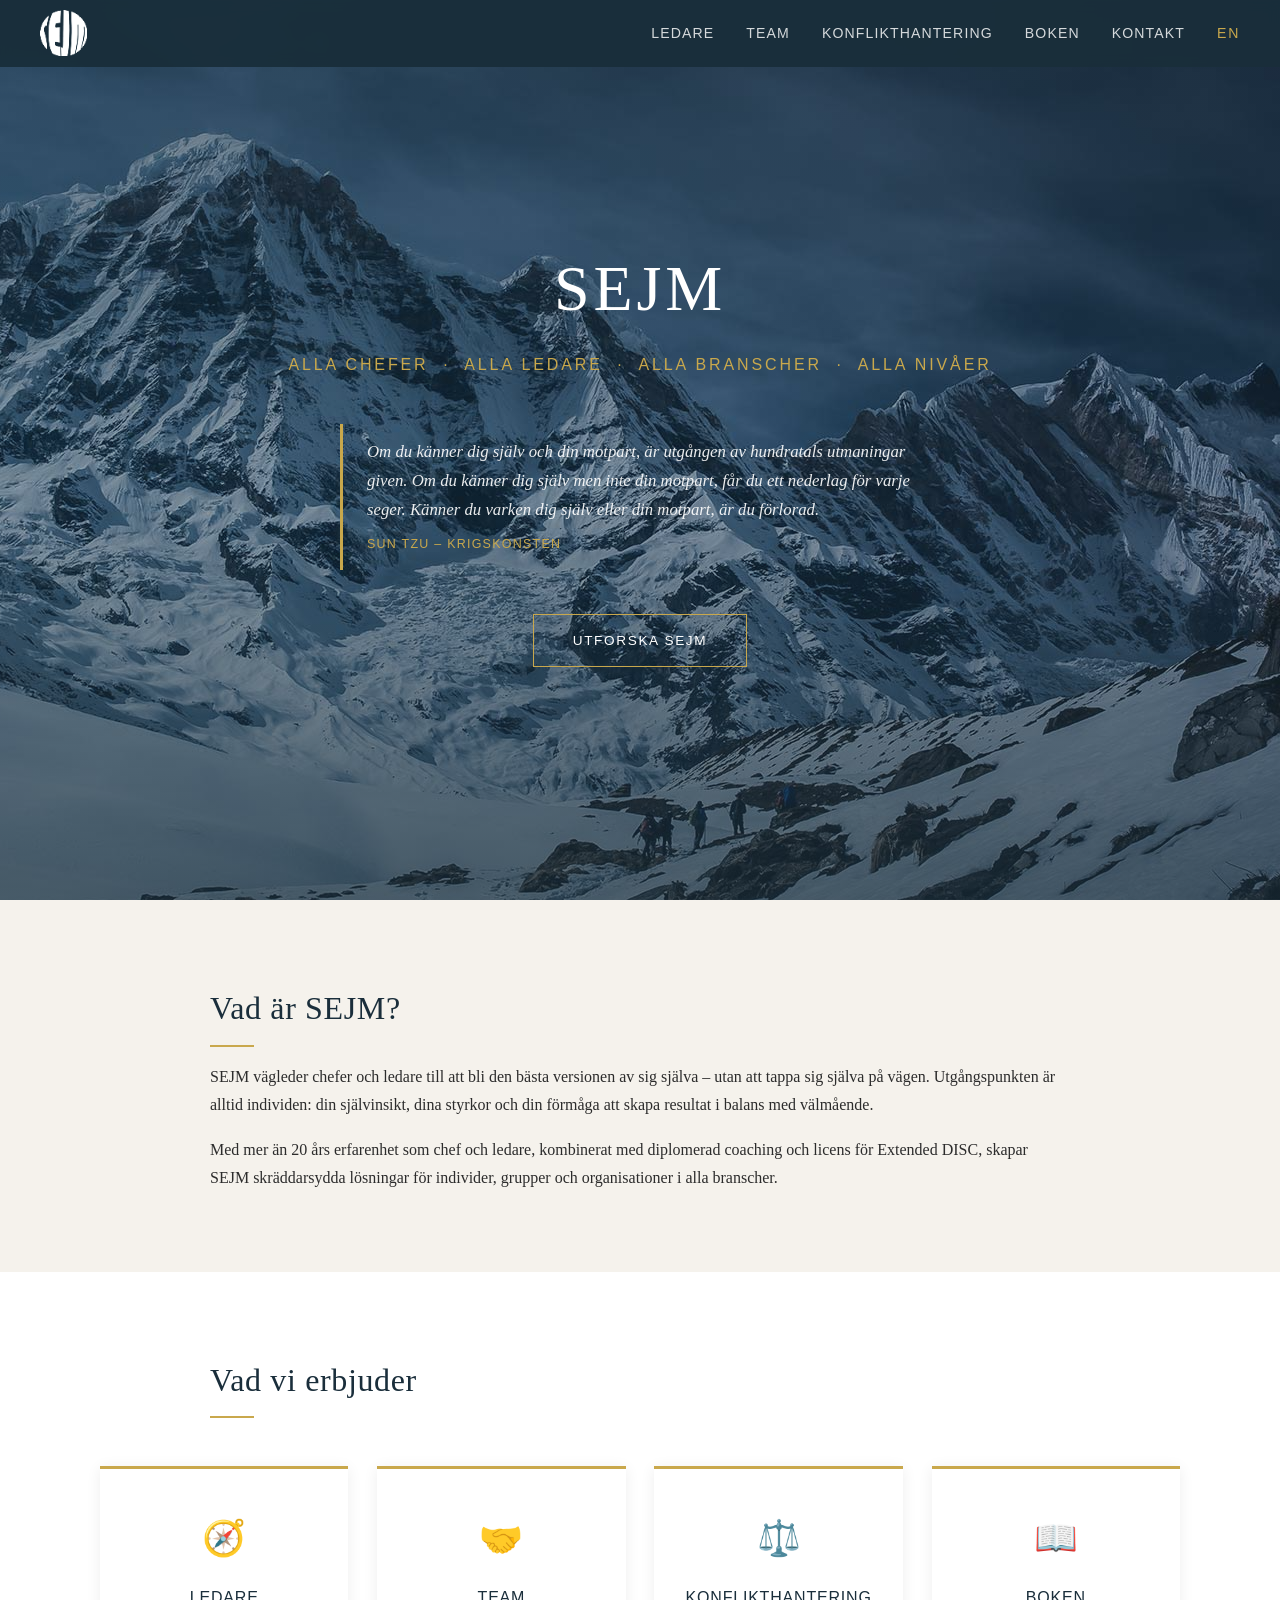
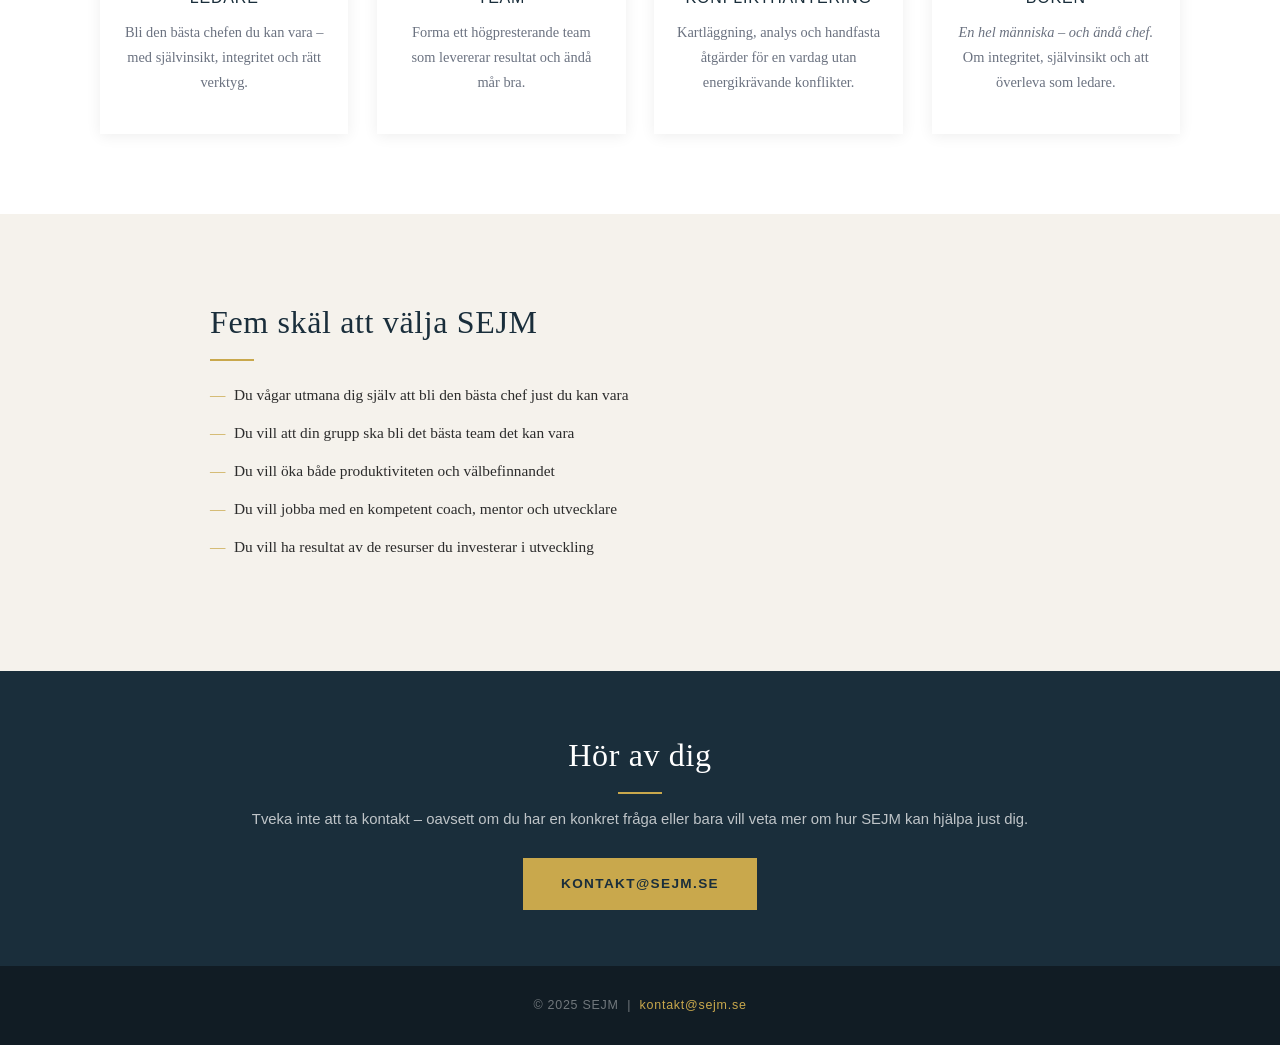
==== commit de117619: "Lägg till engelsk version av sajten i /en/ med språkväxlare Co-Authored-By: Claude Sonnet 4.6 <norep" ====
--- a/index.html
+++ b/index.html
@@ -20,7 +20,8 @@
       <li><a href="team.html">Team</a></li>
       <li><a href="konflikthantering.html">Konflikthantering</a></li>
       <li><a href="boken.html">Boken</a></li>
-      <li><a href="mailto:kontakt@sejm.se">Kontakt</a></li>
+      <li><a href="kontakt.html">Kontakt</a></li>
+      <li><a href="en/index.html" style="color:var(--gold);letter-spacing:0.12em;">EN</a></li>
     </ul>
   </nav>
 
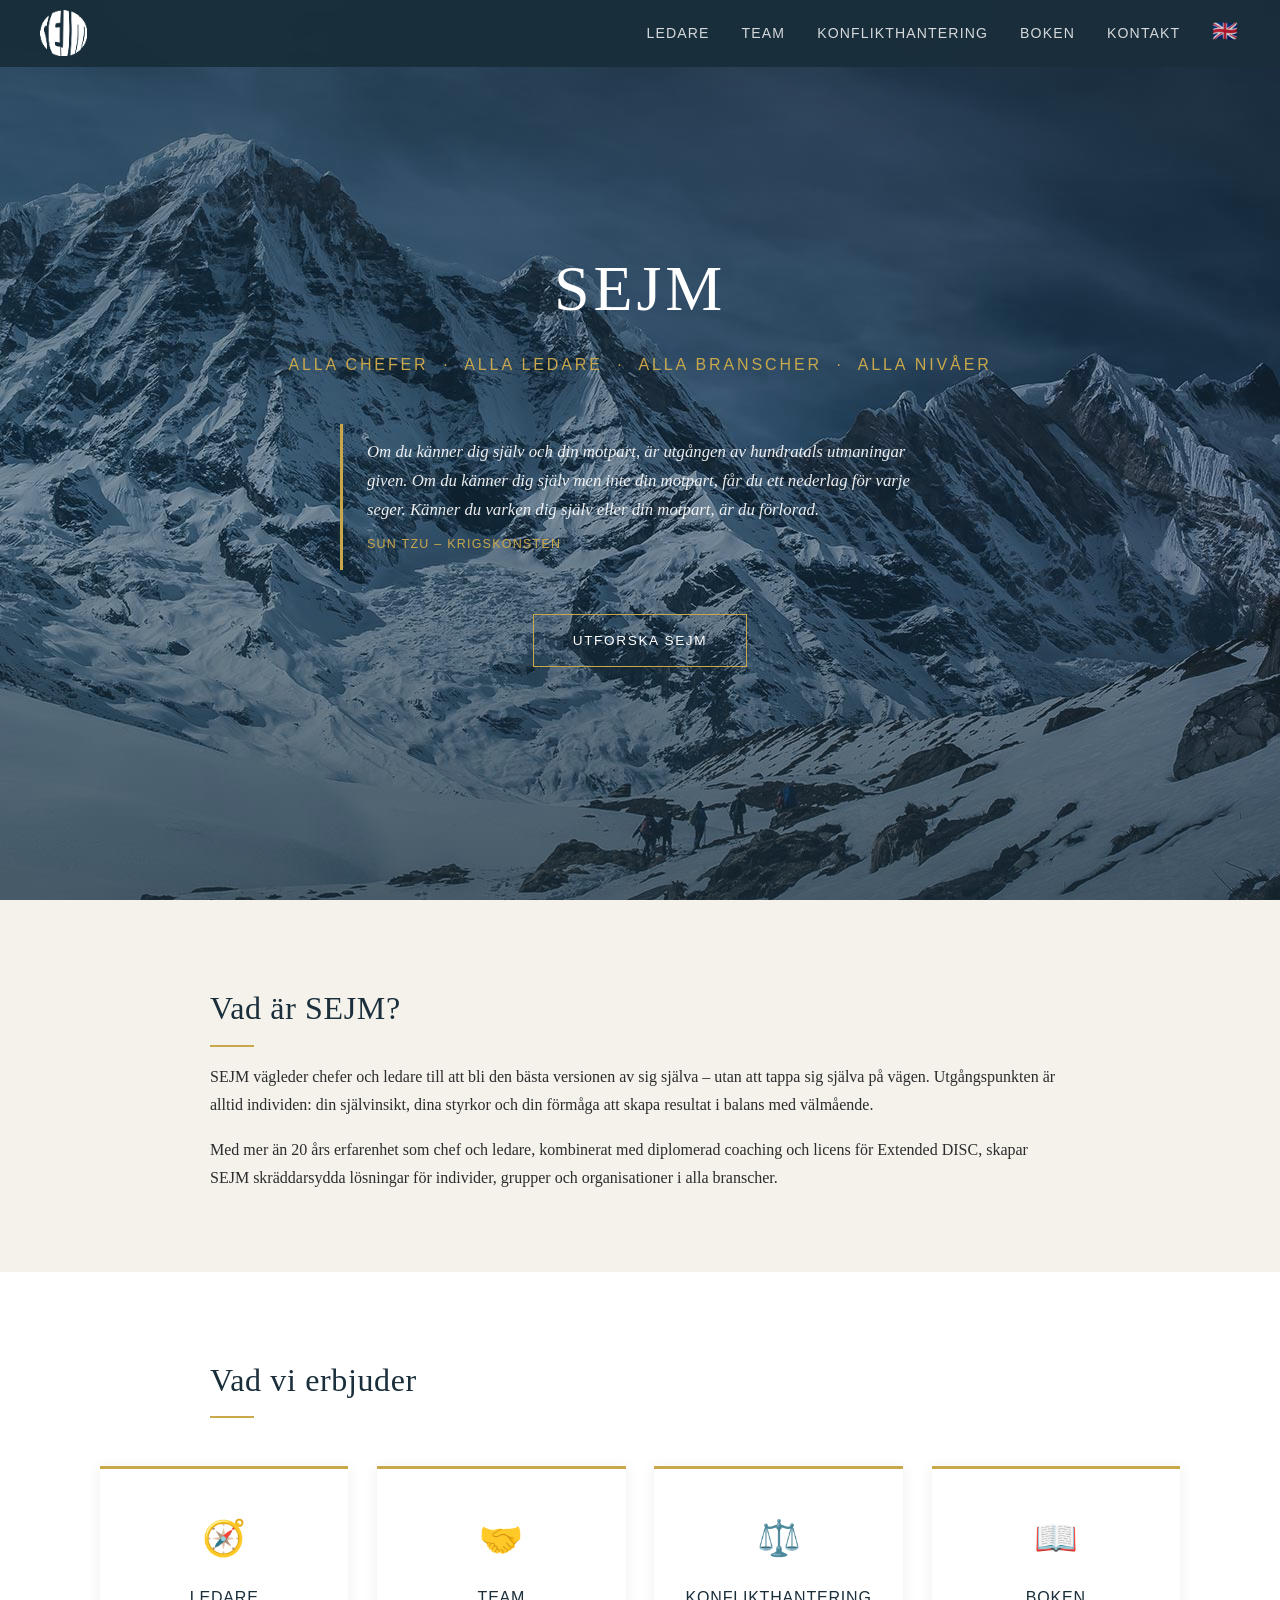
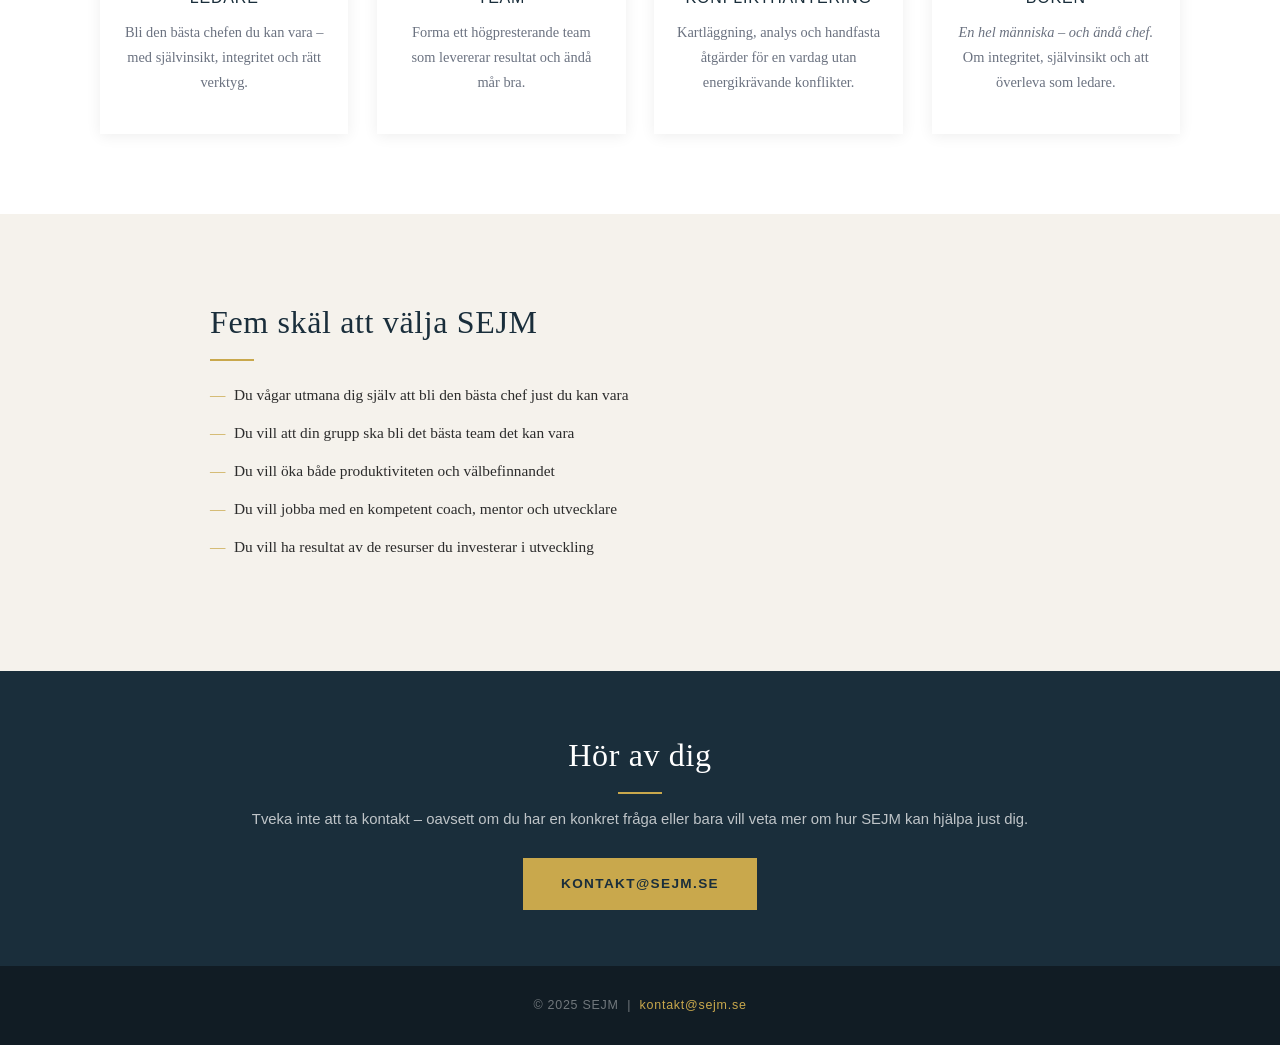
==== commit ff37e48c: "Byt ut EN/SE-text mot flaggemojis i navigationen Co-Authored-By: Claude Sonnet 4.6 <noreply@anthropi" ====
--- a/index.html
+++ b/index.html
@@ -21,7 +21,7 @@
       <li><a href="konflikthantering.html">Konflikthantering</a></li>
       <li><a href="boken.html">Boken</a></li>
       <li><a href="kontakt.html">Kontakt</a></li>
-      <li><a href="en/index.html" style="color:var(--gold);letter-spacing:0.12em;">EN</a></li>
+      <li><a href="en/index.html" style="font-size:1.3rem;line-height:1;">🇬🇧</a></li>
     </ul>
   </nav>
 
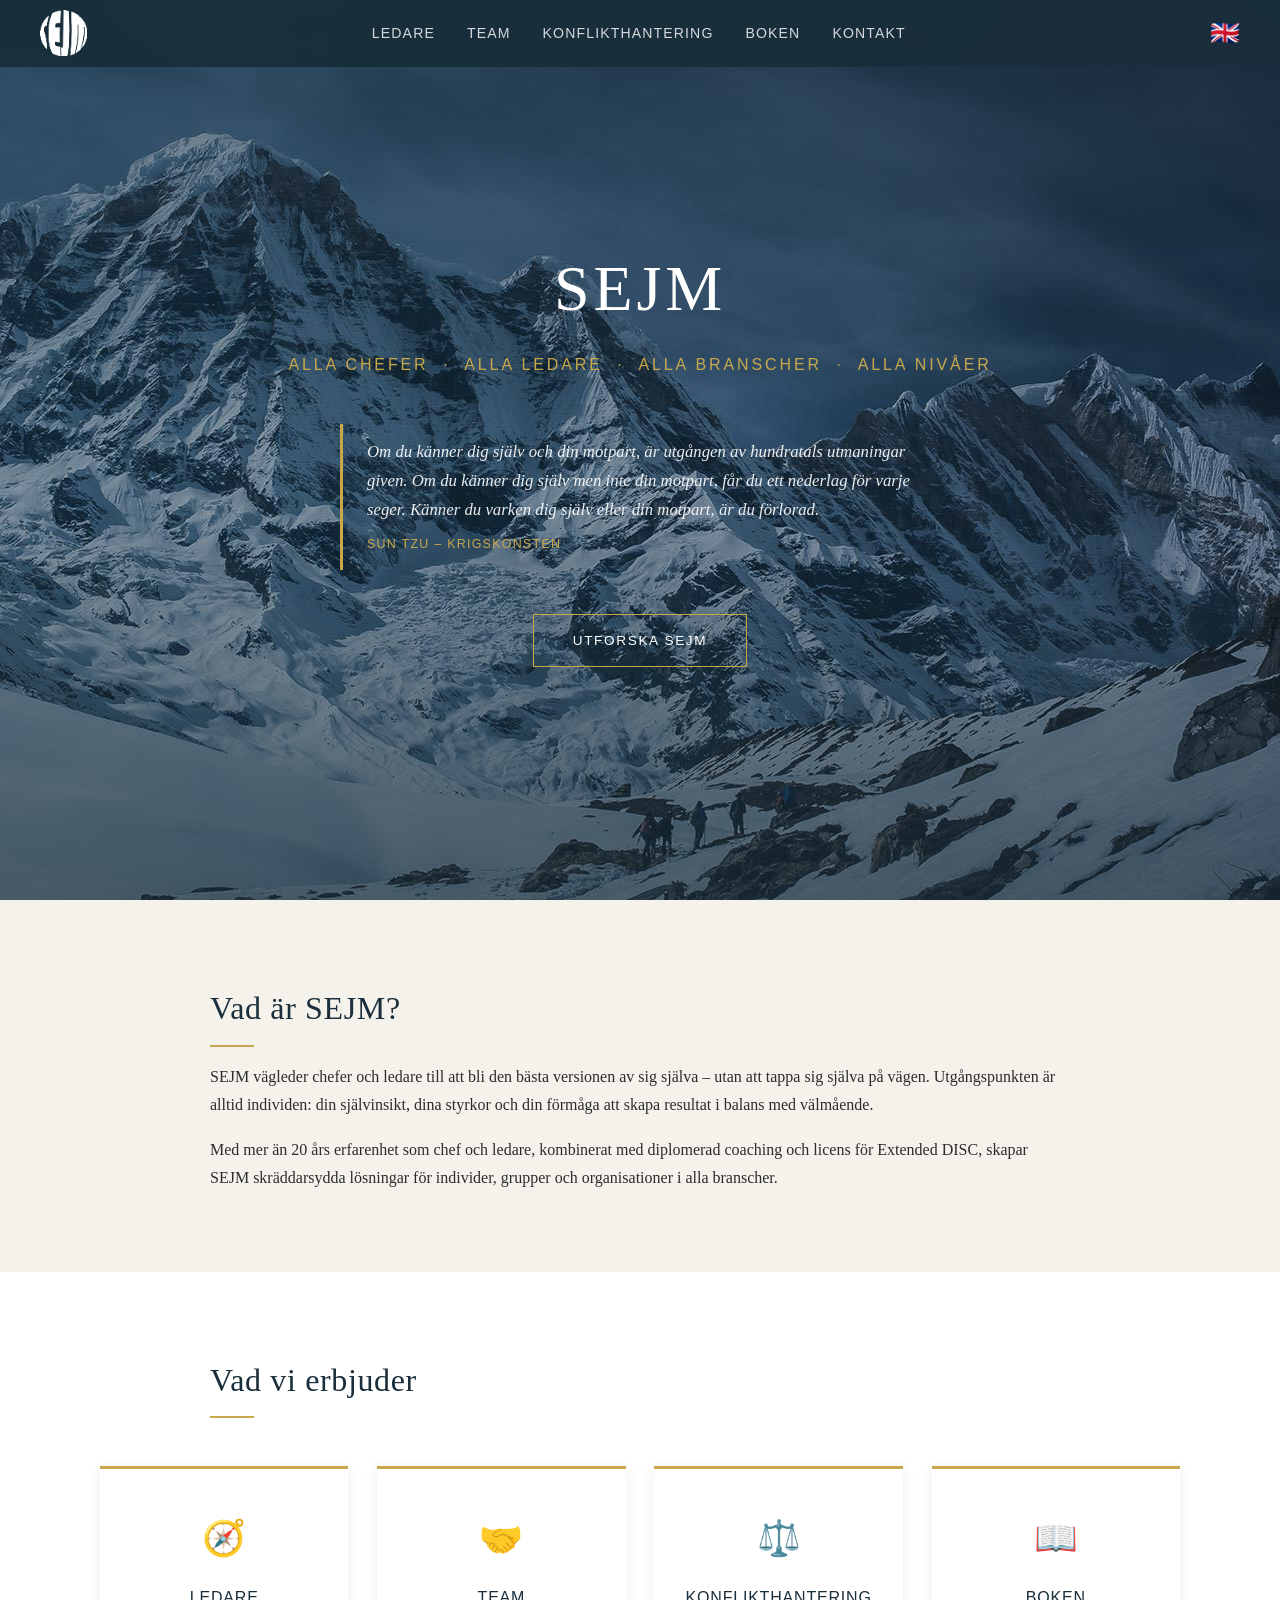
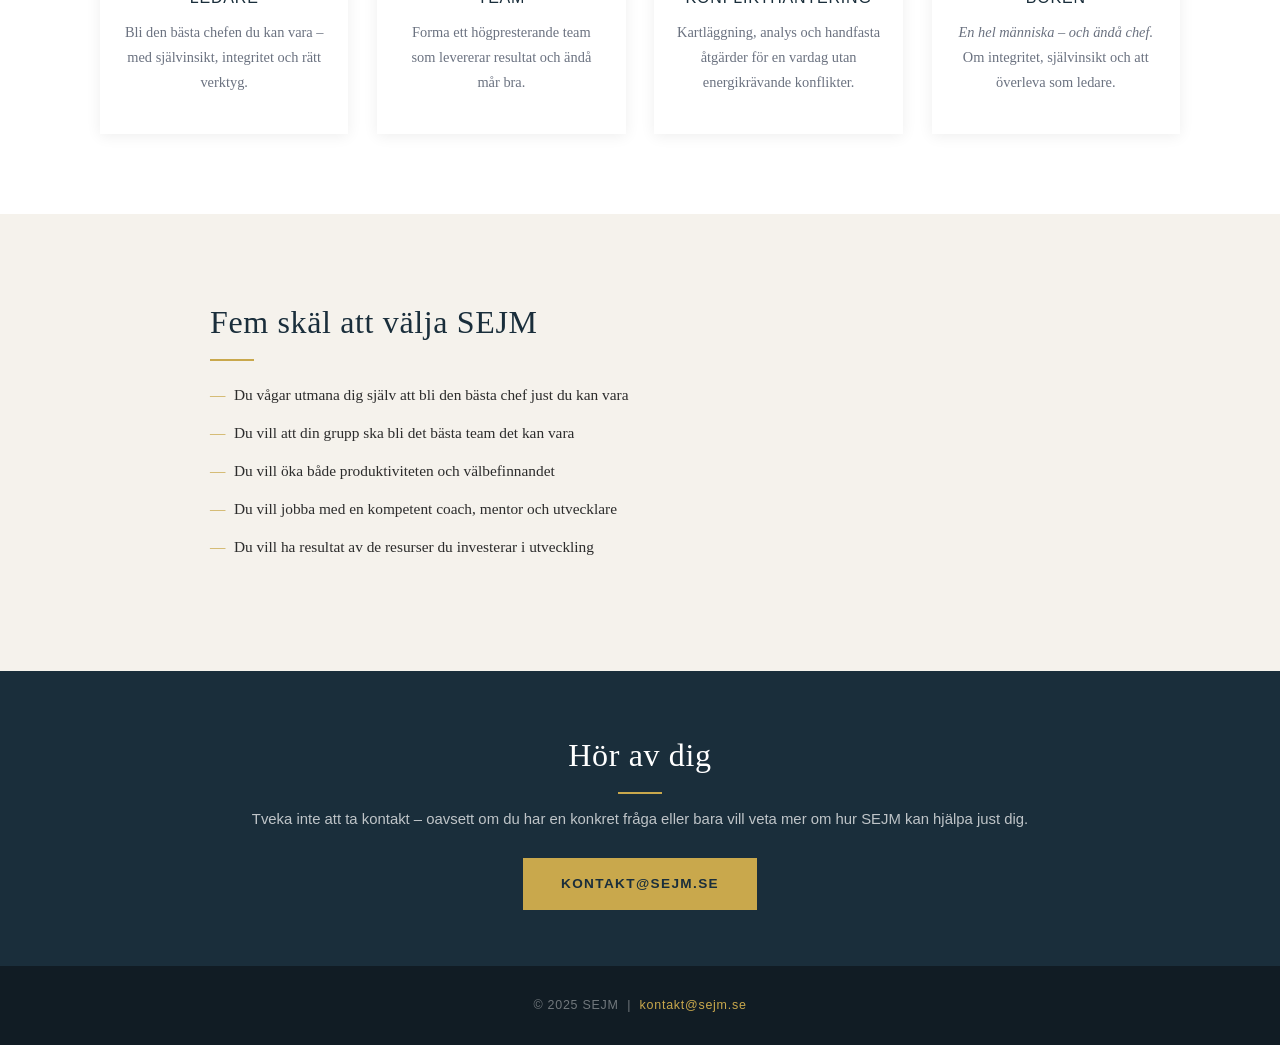
==== commit a7471ce2: "Flytta flaggor utanför nav-listan för att alltid synas Co-Authored-By: Claude Sonnet 4.6 <noreply@an" ====
--- a/index.html
+++ b/index.html
@@ -21,8 +21,9 @@
       <li><a href="konflikthantering.html">Konflikthantering</a></li>
       <li><a href="boken.html">Boken</a></li>
       <li><a href="kontakt.html">Kontakt</a></li>
-      <li><a href="en/index.html" style="font-size:1.3rem;line-height:1;">🇬🇧</a></li>
+
     </ul>
+  <a href="en/index.html" class="lang-switch" title="In English">🇬🇧</a>
   </nav>
 
   <!-- Hero -->
--- a/style.css
+++ b/style.css
@@ -56,6 +56,17 @@
 
 .nav-links a:hover,
 .nav-links a.active { color: var(--gold); }
+
+.lang-switch {
+  font-size: 1.5rem;
+  line-height: 1;
+  text-decoration: none;
+  margin-left: 1.2rem;
+  flex-shrink: 0;
+  transition: opacity 0.2s;
+}
+
+.lang-switch:hover { opacity: 0.75; }
 
 /* ===== HERO (startsida) ===== */
 .hero {
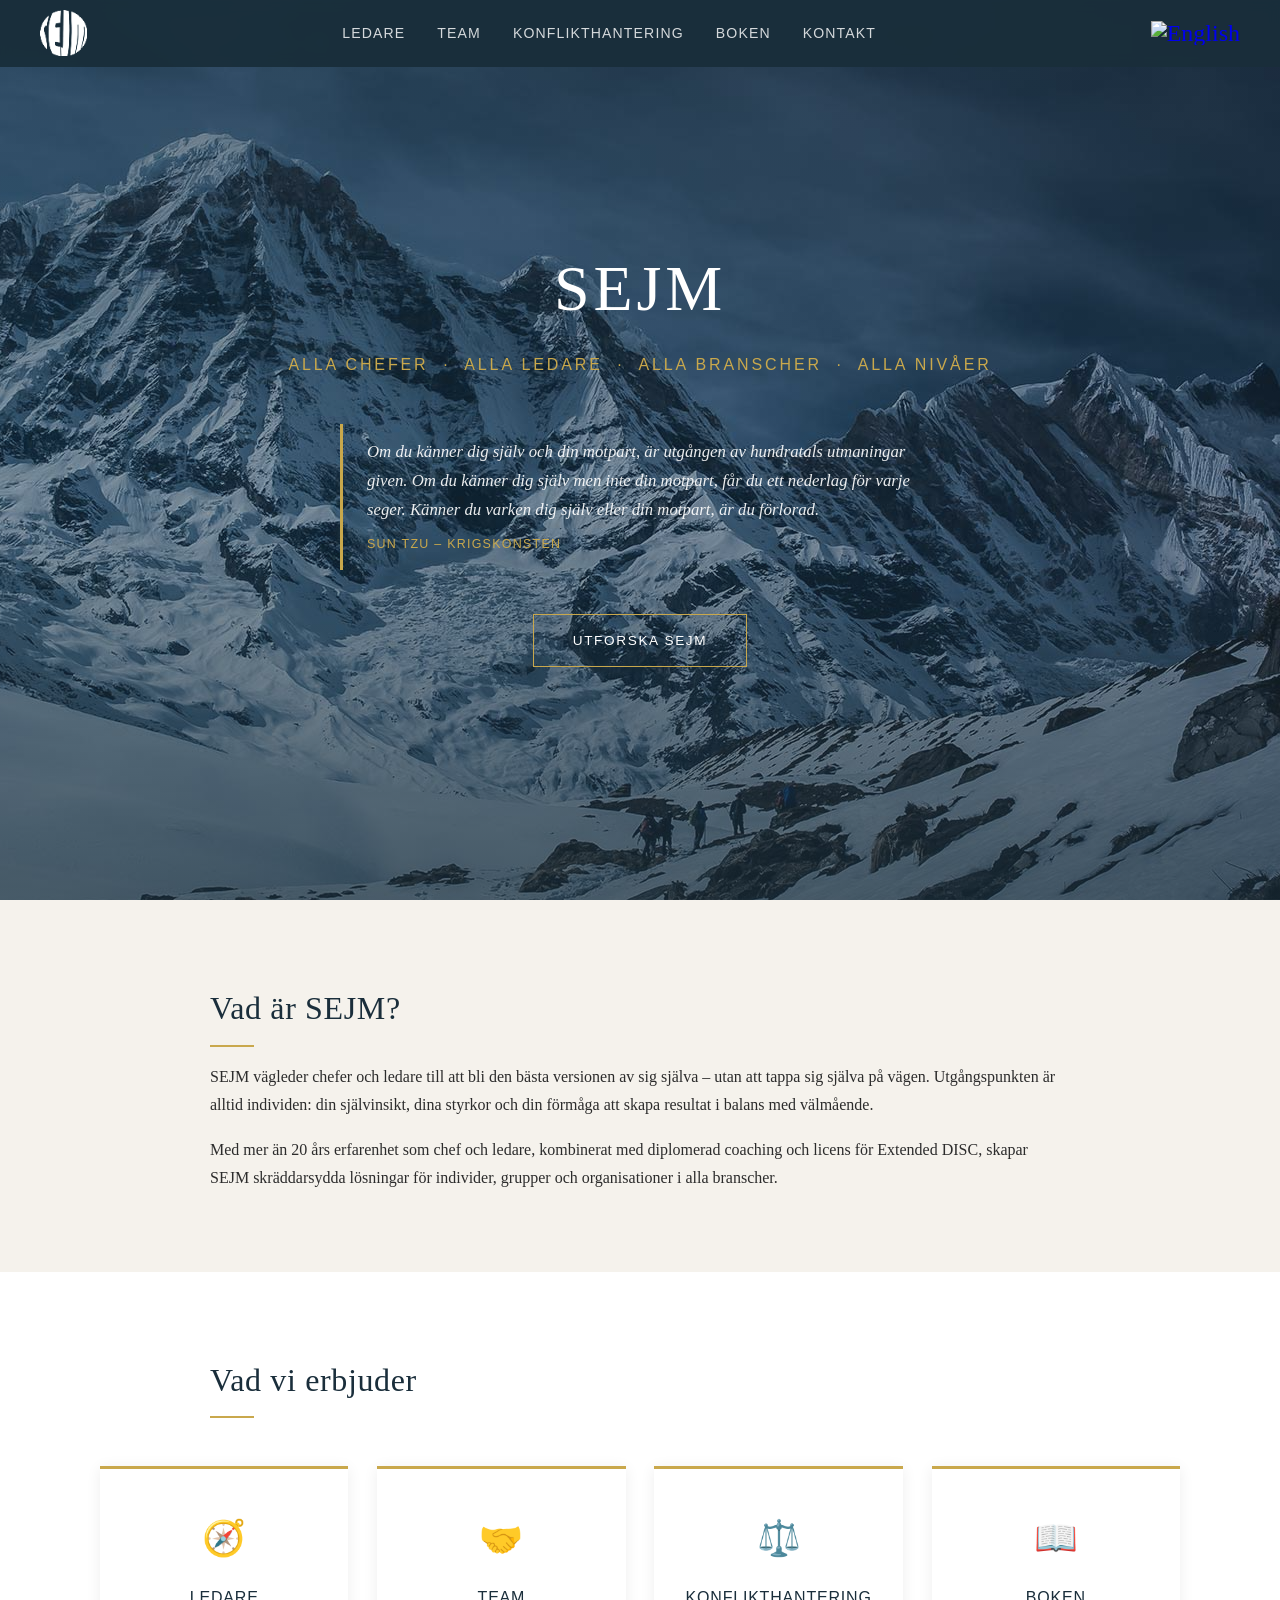
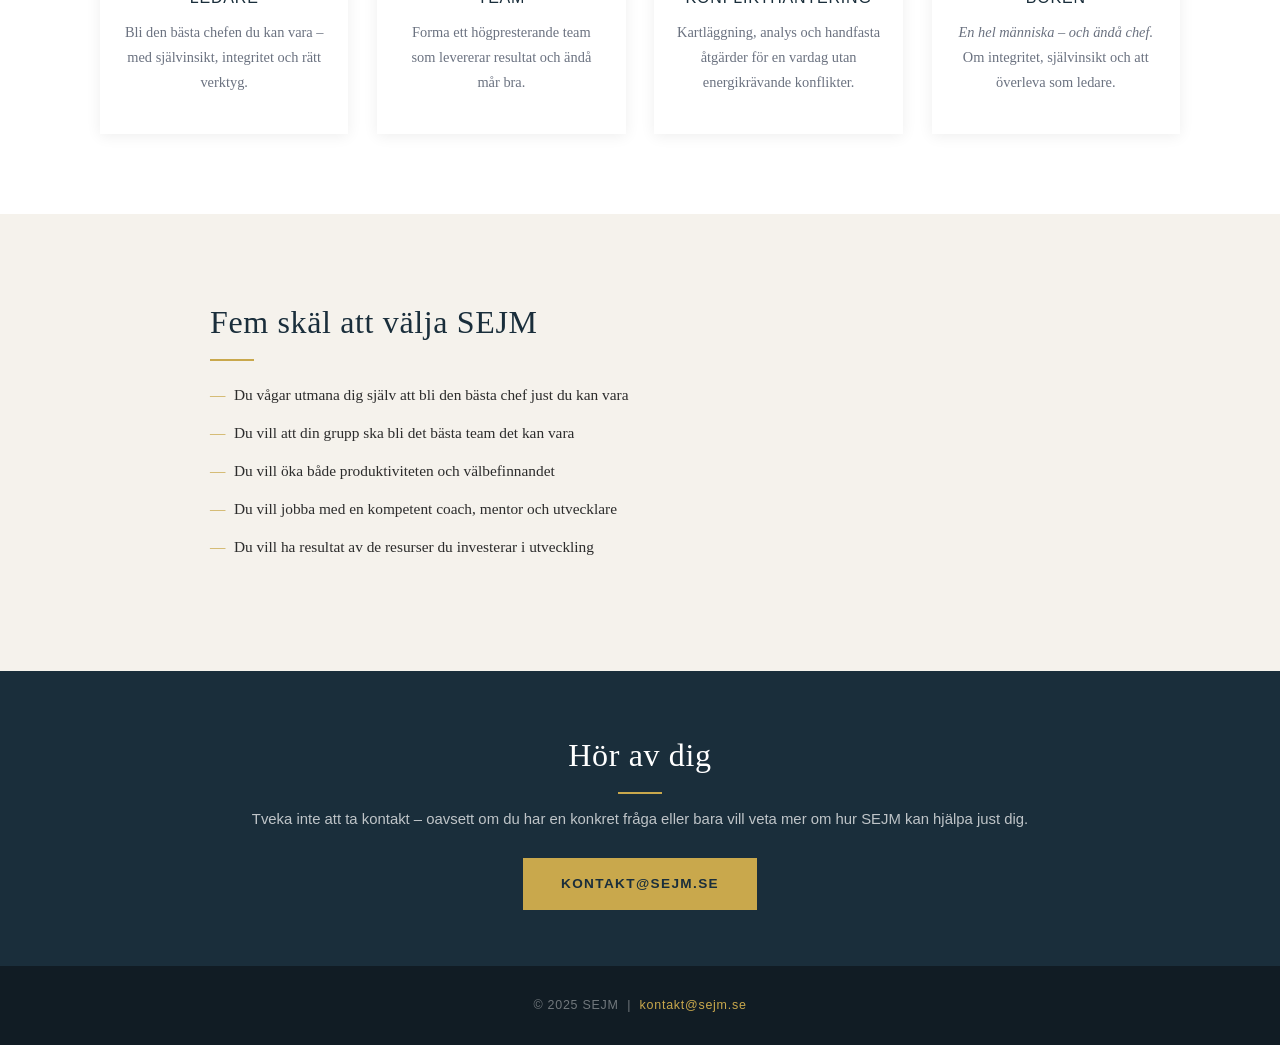
==== commit b89fad14: "Byt flaggemojis mot riktiga flaggbilder via CDN Co-Authored-By: Claude Sonnet 4.6 <noreply@anthropic" ====
--- a/index.html
+++ b/index.html
@@ -23,7 +23,7 @@
       <li><a href="kontakt.html">Kontakt</a></li>
 
     </ul>
-  <a href="en/index.html" class="lang-switch" title="In English">🇬🇧</a>
+  <a href="en/index.html" class="lang-switch" title="In English"><img src="https://flagcdn.com/24x18/gb.png" alt="English" width="24" height="18"></a>
   </nav>
 
   <!-- Hero -->
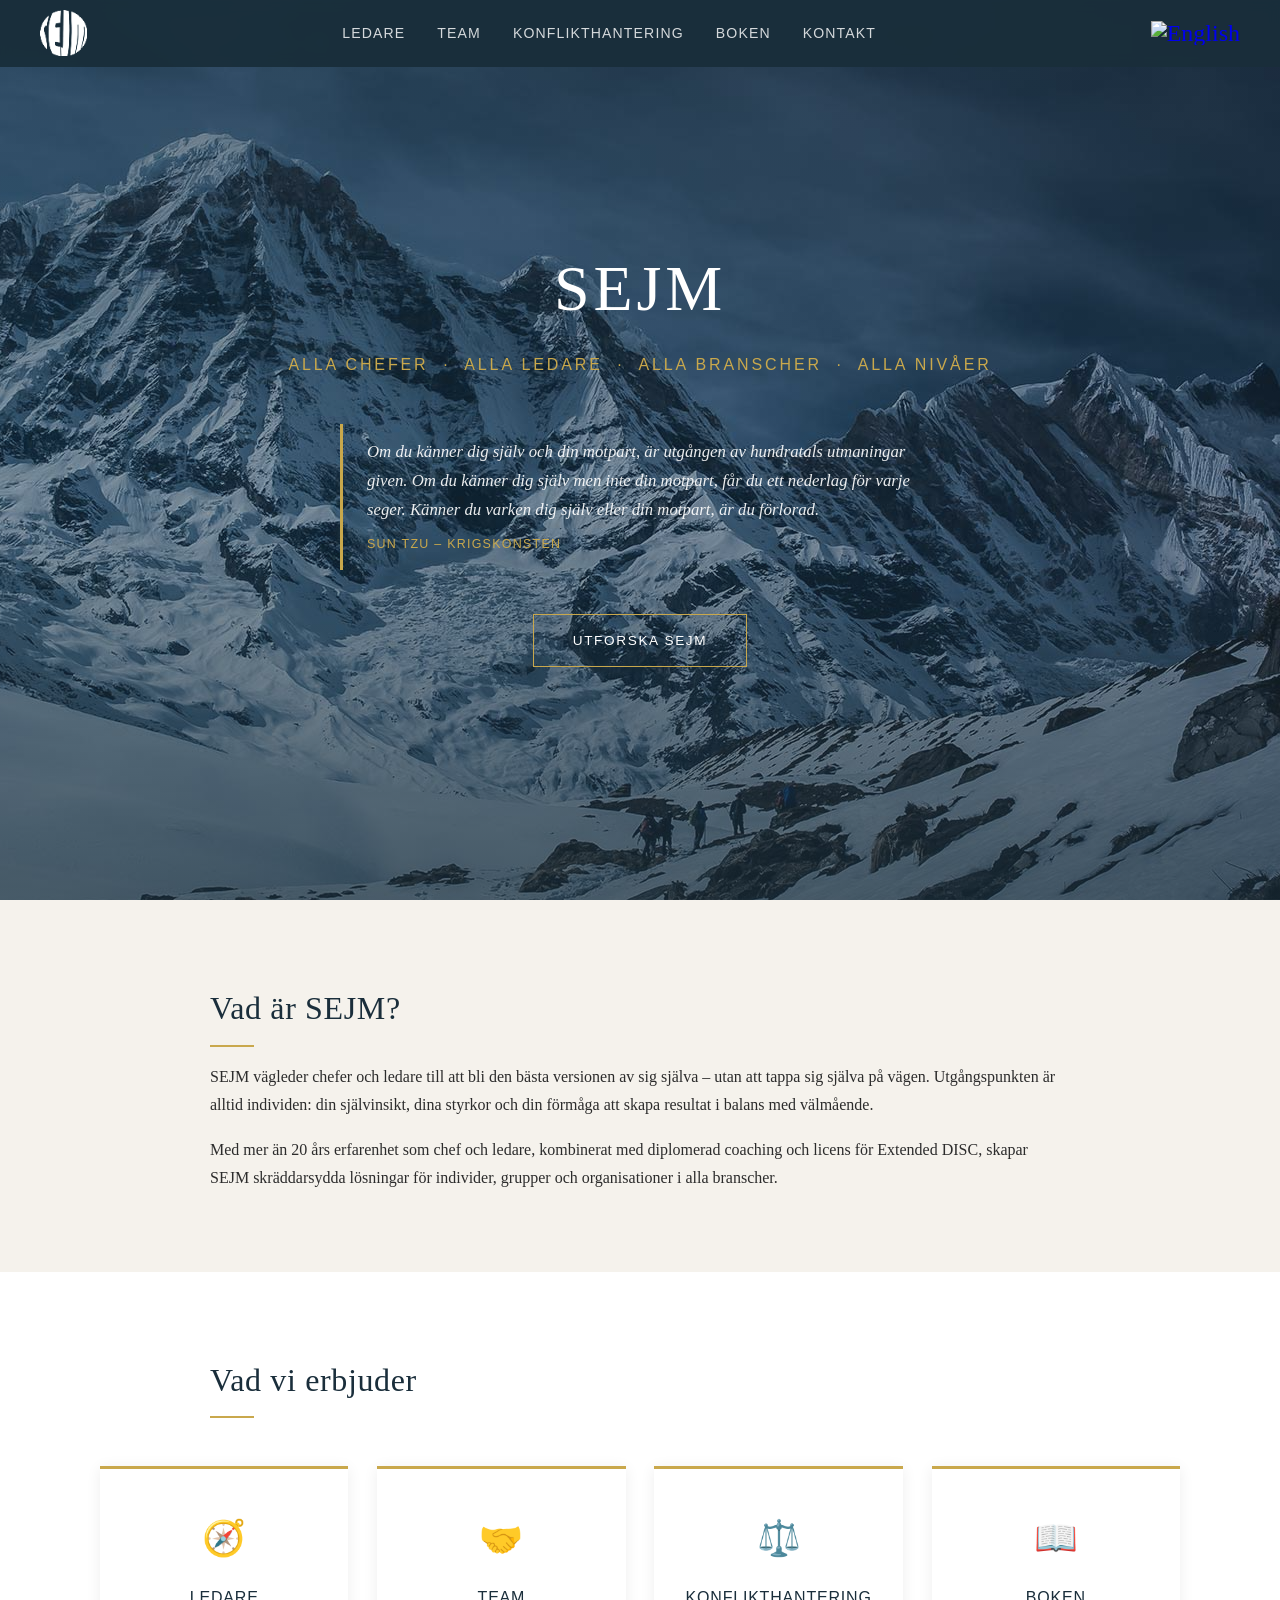
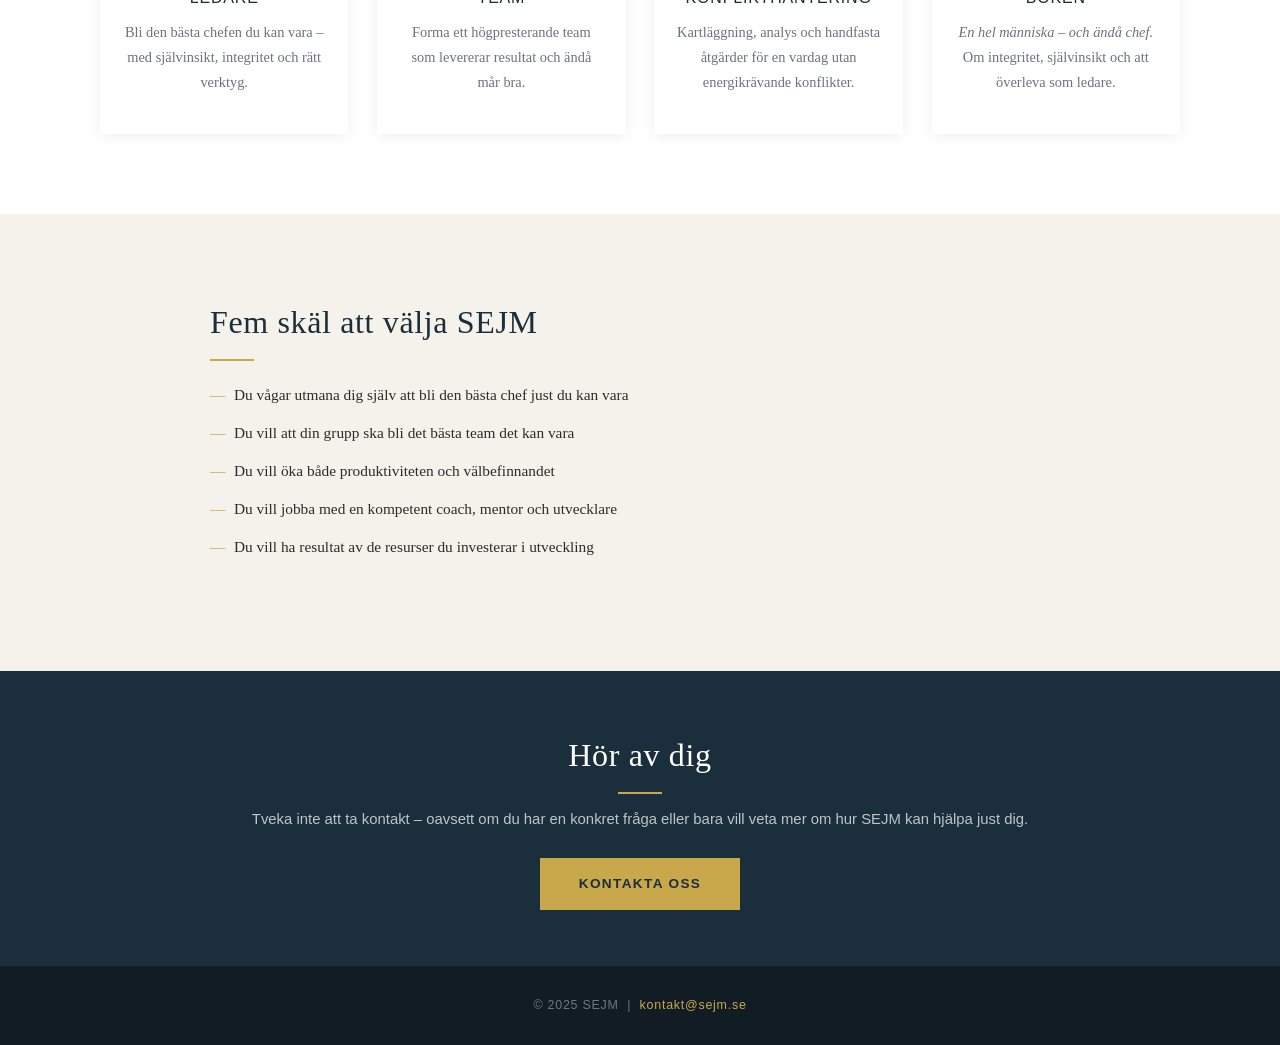
==== commit 888fdeef: "Rätta tom flagglänk på kontaktsidan och mailto-knapp på startsidan Co-Authored-By: Claude Sonnet 4.6" ====
--- a/index.html
+++ b/index.html
@@ -111,7 +111,7 @@
   <div class="contact-strip">
     <h2>Hör av dig</h2>
     <p>Tveka inte att ta kontakt – oavsett om du har en konkret fråga eller bara vill veta mer om hur SEJM kan hjälpa just dig.</p>
-    <a href="mailto:kontakt@sejm.se" class="btn">kontakt@sejm.se</a>
+    <a href="kontakt.html" class="btn">Kontakta oss</a>
   </div>
 
   <footer>
